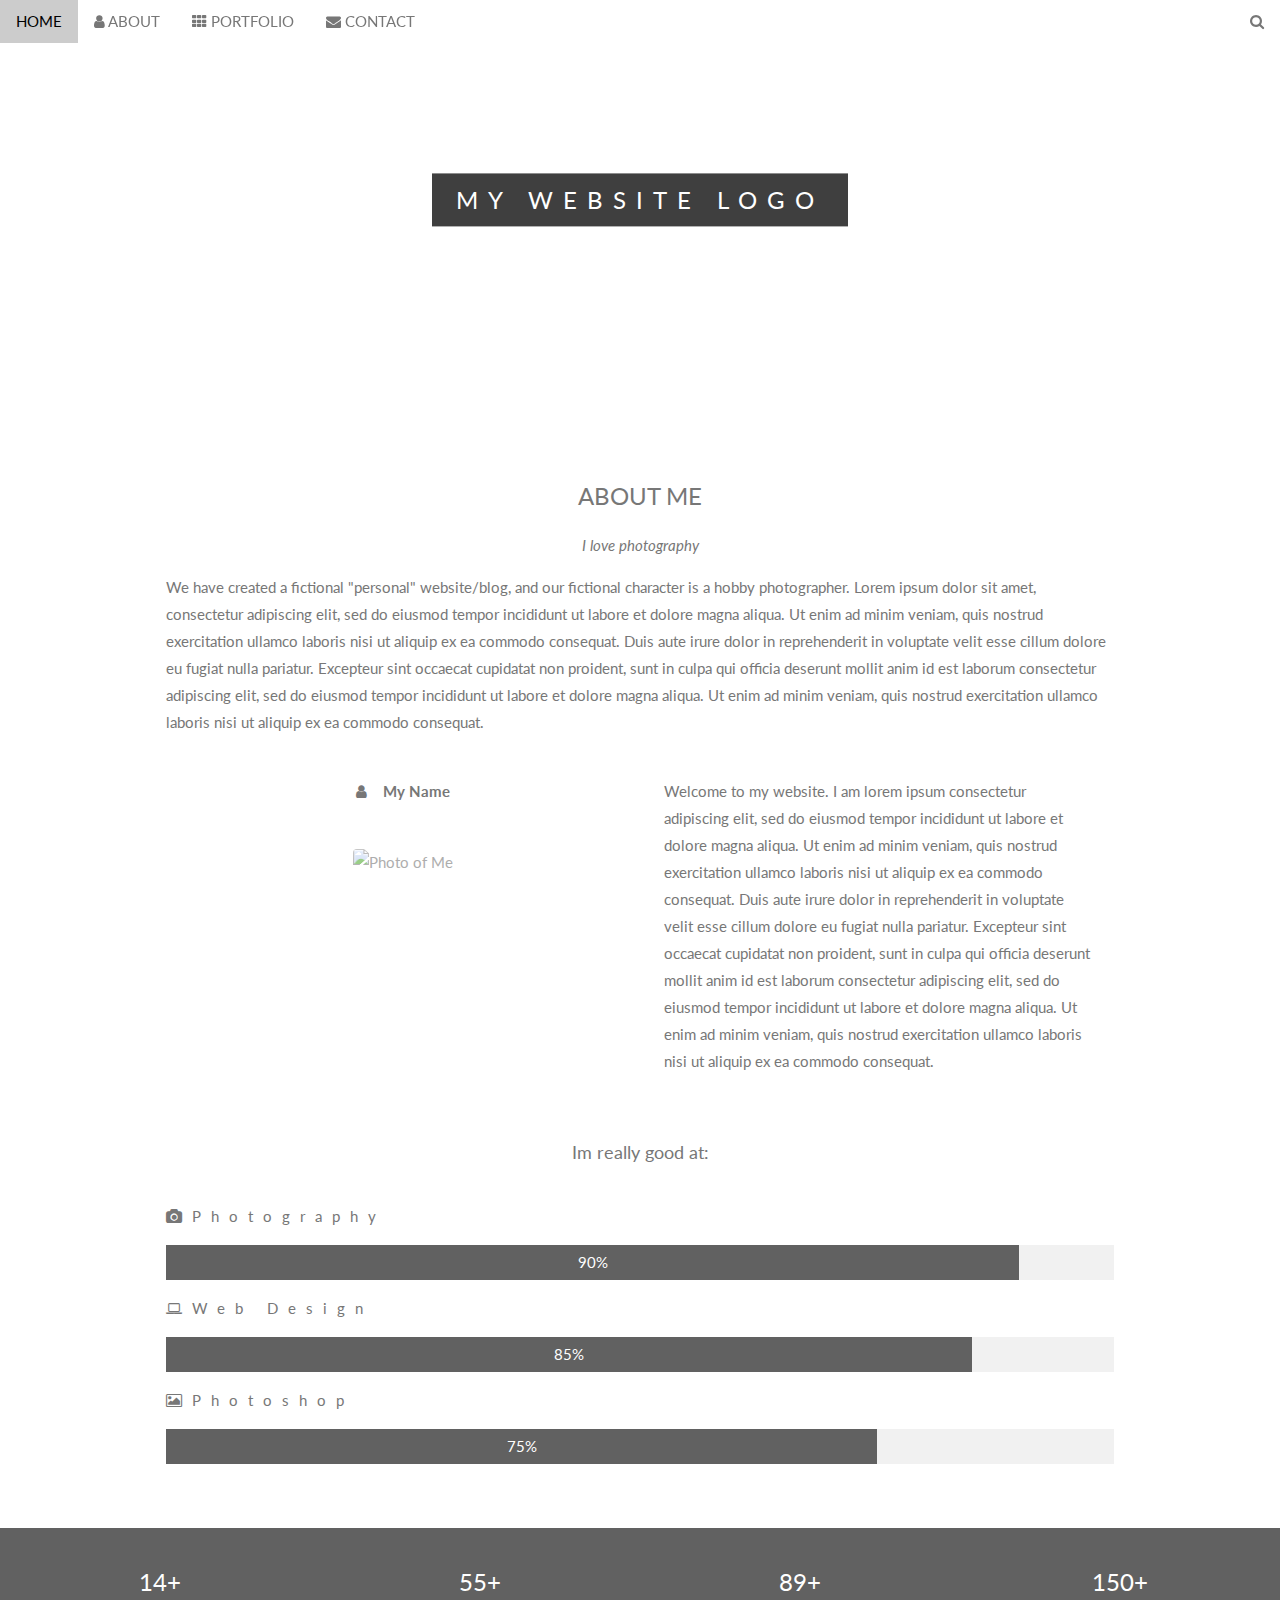
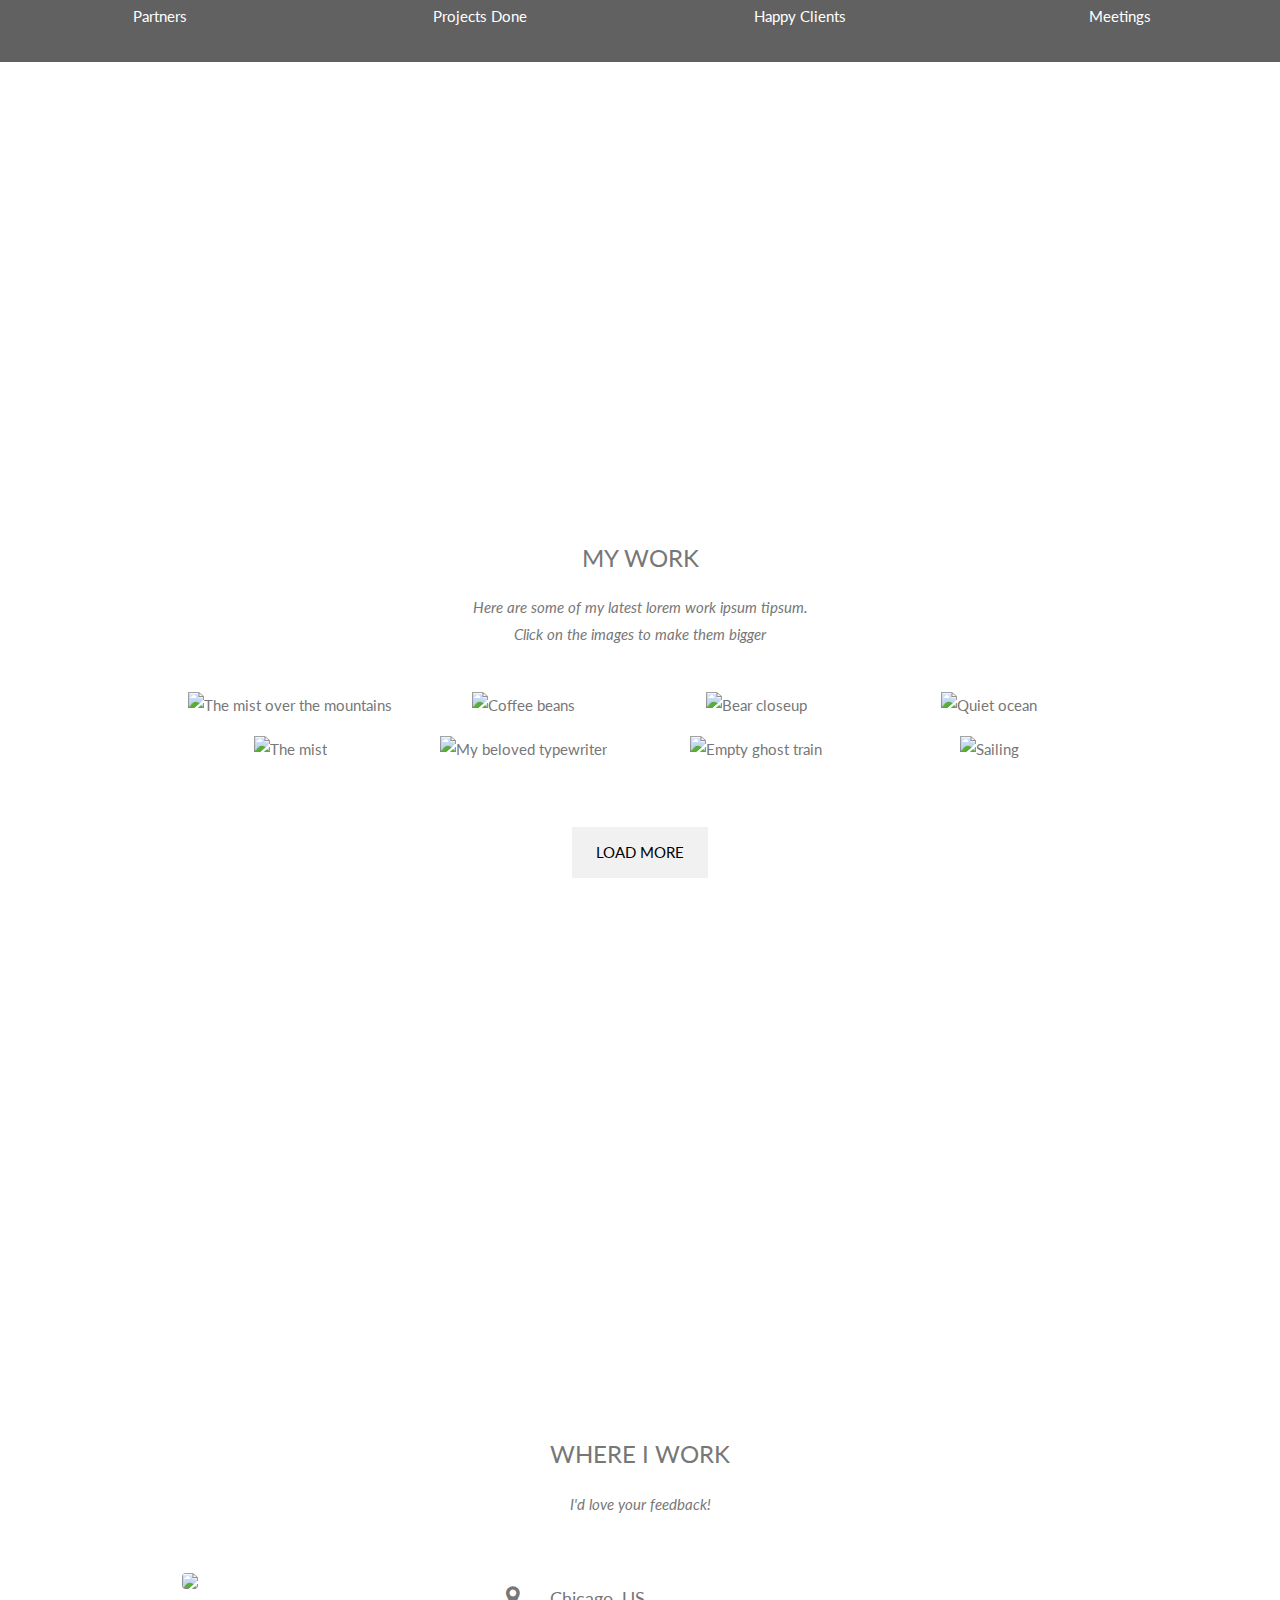
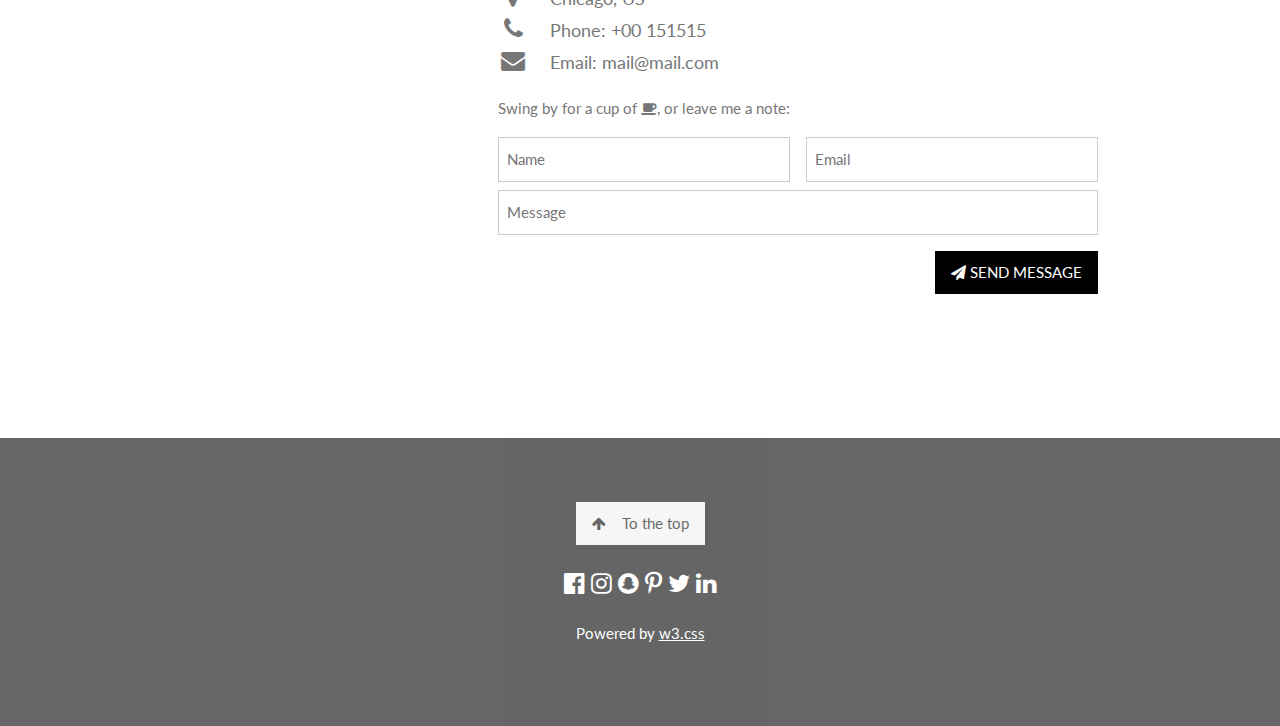
==== index.html @ fa6fc385 "Update index.html" ====
<!DOCTYPE html>
<html>
<title>W3.CSS Template</title>
<meta charset="UTF-8">
<meta name="viewport" content="width=device-width, initial-scale=1">
<link rel="stylesheet" href="https://www.w3schools.com/w3css/4/w3.css">
<link rel="stylesheet" href="https://fonts.googleapis.com/css?family=Lato">
<link rel="stylesheet" href="https://cdnjs.cloudflare.com/ajax/libs/font-awesome/4.7.0/css/font-awesome.min.css">
<style>
body,h1,h2,h3,h4,h5,h6 {font-family: "Lato", sans-serif;}
body, html {
  height: 100%;
  color: #777;
  line-height: 1.8;
}

/* Create a Parallax Effect */
.bgimg-1, .bgimg-2, .bgimg-3 {
  background-attachment: fixed;
  background-position: center;
  background-repeat: no-repeat;
  background-size: cover;
}

/* First image (Logo. Full height) */
.bgimg-1 {
  background-image: url('/w3images/parallax1.jpg');
  min-height: 100%;
}

/* Second image (Portfolio) */
.bgimg-2 {
  background-image: url("/w3images/parallax2.jpg");
  min-height: 400px;
}

/* Third image (Contact) */
.bgimg-3 {
  background-image: url("/w3images/parallax3.jpg");
  min-height: 400px;
}

.w3-wide {letter-spacing: 10px;}
.w3-hover-opacity {cursor: pointer;}

/* Turn off parallax scrolling for tablets and phones */
@media only screen and (max-device-width: 1600px) {
  .bgimg-1, .bgimg-2, .bgimg-3 {
    background-attachment: scroll;
    min-height: 400px;
  }
}
</style>
<body>

<!-- Navbar (sit on top) -->
<div class="w3-top">
  <div class="w3-bar" id="myNavbar">
    <a class="w3-bar-item w3-button w3-hover-black w3-hide-medium w3-hide-large w3-right" href="javascript:void(0);" onclick="toggleFunction()" title="Toggle Navigation Menu">
      <i class="fa fa-bars"></i>
    </a>
    <a href="#home" class="w3-bar-item w3-button">HOME</a>
    <a href="#about" class="w3-bar-item w3-button w3-hide-small"><i class="fa fa-user"></i> ABOUT</a>
    <a href="#portfolio" class="w3-bar-item w3-button w3-hide-small"><i class="fa fa-th"></i> PORTFOLIO</a>
    <a href="#contact" class="w3-bar-item w3-button w3-hide-small"><i class="fa fa-envelope"></i> CONTACT</a>
    <a href="#" class="w3-bar-item w3-button w3-hide-small w3-right w3-hover-red">
      <i class="fa fa-search"></i>
    </a>
  </div>

  <!-- Navbar on small screens -->
  <div id="navDemo" class="w3-bar-block w3-white w3-hide w3-hide-large w3-hide-medium">
    <a href="#about" class="w3-bar-item w3-button" onclick="toggleFunction()">ABOUT</a>
    <a href="#portfolio" class="w3-bar-item w3-button" onclick="toggleFunction()">PORTFOLIO</a>
    <a href="#contact" class="w3-bar-item w3-button" onclick="toggleFunction()">CONTACT</a>
    <a href="#" class="w3-bar-item w3-button">SEARCH</a>
  </div>
</div>

<!-- First Parallax Image with Logo Text -->
<div class="bgimg-1 w3-display-container w3-opacity-min" id="home">
  <div class="w3-display-middle" style="white-space:nowrap;">
    <span class="w3-center w3-padding-large w3-black w3-xlarge w3-wide w3-animate-opacity">MY <span class="w3-hide-small">WEBSITE</span> LOGO</span>
  </div>
</div>

<!-- Container (About Section) -->
<div class="w3-content w3-container w3-padding-64" id="about">
  <h3 class="w3-center">ABOUT ME</h3>
  <p class="w3-center"><em>I love photography</em></p>
  <p>We have created a fictional "personal" website/blog, and our fictional character is a hobby photographer. Lorem ipsum dolor sit amet, consectetur adipiscing elit, sed do eiusmod tempor incididunt ut labore et dolore magna aliqua. Ut enim ad minim veniam,
    quis nostrud exercitation ullamco laboris nisi ut aliquip ex ea commodo consequat. Duis aute irure dolor in reprehenderit in voluptate velit esse cillum dolore eu fugiat nulla pariatur. Excepteur sint occaecat cupidatat non proident, sunt in culpa
    qui officia deserunt mollit anim id est laborum consectetur adipiscing elit, sed do eiusmod tempor incididunt ut labore et dolore magna aliqua. Ut enim ad minim veniam, quis nostrud exercitation ullamco laboris nisi ut aliquip ex ea commodo consequat.</p>
  <div class="w3-row">
    <div class="w3-col m6 w3-center w3-padding-large">
      <p><b><i class="fa fa-user w3-margin-right"></i>My Name</b></p><br>
      <img src="/w3images/avatar_hat.jpg" class="w3-round w3-image w3-opacity w3-hover-opacity-off" alt="Photo of Me" width="500" height="333">
    </div>

    <!-- Hide this text on small devices -->
    <div class="w3-col m6 w3-hide-small w3-padding-large">
      <p>Welcome to my website. I am lorem ipsum consectetur adipiscing elit, sed do eiusmod tempor incididunt ut labore et dolore magna aliqua. Ut enim ad minim veniam, quis nostrud exercitation ullamco laboris nisi ut aliquip ex ea commodo consequat. Duis aute irure
        dolor in reprehenderit in voluptate velit esse cillum dolore eu fugiat nulla pariatur. Excepteur sint occaecat cupidatat non proident, sunt in culpa qui officia deserunt mollit anim id est laborum consectetur adipiscing elit, sed do eiusmod tempor
        incididunt ut labore et dolore magna aliqua. Ut enim ad minim veniam, quis nostrud exercitation ullamco laboris nisi ut aliquip ex ea commodo consequat.</p>
    </div>
  </div>
  <p class="w3-large w3-center w3-padding-16">Im really good at:</p>
  <p class="w3-wide"><i class="fa fa-camera"></i>Photography</p>
  <div class="w3-light-grey">
    <div class="w3-container w3-padding-small w3-dark-grey w3-center" style="width:90%">90%</div>
  </div>
  <p class="w3-wide"><i class="fa fa-laptop"></i>Web Design</p>
  <div class="w3-light-grey">
    <div class="w3-container w3-padding-small w3-dark-grey w3-center" style="width:85%">85%</div>
  </div>
  <p class="w3-wide"><i class="fa fa-photo"></i>Photoshop</p>
  <div class="w3-light-grey">
    <div class="w3-container w3-padding-small w3-dark-grey w3-center" style="width:75%">75%</div>
  </div>
</div>

<div class="w3-row w3-center w3-dark-grey w3-padding-16">
  <div class="w3-quarter w3-section">
    <span class="w3-xlarge">14+</span><br>
    Partners
  </div>
  <div class="w3-quarter w3-section">
    <span class="w3-xlarge">55+</span><br>
    Projects Done
  </div>
  <div class="w3-quarter w3-section">
    <span class="w3-xlarge">89+</span><br>
    Happy Clients
  </div>
  <div class="w3-quarter w3-section">
    <span class="w3-xlarge">150+</span><br>
    Meetings
  </div>
</div>

<!-- Second Parallax Image with Portfolio Text -->
<div class="bgimg-2 w3-display-container w3-opacity-min">
  <div class="w3-display-middle">
    <span class="w3-xxlarge w3-text-white w3-wide">PORTFOLIO</span>
  </div>
</div>

<!-- Container (Portfolio Section) -->
<div class="w3-content w3-container w3-padding-64" id="portfolio">
  <h3 class="w3-center">MY WORK</h3>
  <p class="w3-center"><em>Here are some of my latest lorem work ipsum tipsum.<br> Click on the images to make them bigger</em></p><br>

  <!-- Responsive Grid. Four columns on tablets, laptops and desktops. Will stack on mobile devices/small screens (100% width) -->
  <div class="w3-row-padding w3-center">
    <div class="w3-col m3">
      <img src="/w3images/p1.jpg" style="width:100%" onclick="onClick(this)" class="w3-hover-opacity" alt="The mist over the mountains">
    </div>

    <div class="w3-col m3">
      <img src="/w3images/p2.jpg" style="width:100%" onclick="onClick(this)" class="w3-hover-opacity" alt="Coffee beans">
    </div>

    <div class="w3-col m3">
      <img src="/w3images/p3.jpg" style="width:100%" onclick="onClick(this)" class="w3-hover-opacity" alt="Bear closeup">
    </div>

    <div class="w3-col m3">
      <img src="/w3images/p4.jpg" style="width:100%" onclick="onClick(this)" class="w3-hover-opacity" alt="Quiet ocean">
    </div>
  </div>

  <div class="w3-row-padding w3-center w3-section">
    <div class="w3-col m3">
      <img src="/w3images/p5.jpg" style="width:100%" onclick="onClick(this)" class="w3-hover-opacity" alt="The mist">
    </div>

    <div class="w3-col m3">
      <img src="/w3images/p6.jpg" style="width:100%" onclick="onClick(this)" class="w3-hover-opacity" alt="My beloved typewriter">
    </div>

    <div class="w3-col m3">
      <img src="/w3images/p7.jpg" style="width:100%" onclick="onClick(this)" class="w3-hover-opacity" alt="Empty ghost train">
    </div>

    <div class="w3-col m3">
      <img src="/w3images/p8.jpg" style="width:100%" onclick="onClick(this)" class="w3-hover-opacity" alt="Sailing">
    </div>
    <button class="w3-button w3-padding-large w3-light-grey" style="margin-top:64px">LOAD MORE</button>
  </div>
</div>

<!-- Modal for full size images on click-->
<div id="modal01" class="w3-modal w3-black" onclick="this.style.display='none'">
  <span class="w3-button w3-large w3-black w3-display-topright" title="Close Modal Image"><i class="fa fa-remove"></i></span>
  <div class="w3-modal-content w3-animate-zoom w3-center w3-transparent w3-padding-64">
    <img id="img01" class="w3-image">
    <p id="caption" class="w3-opacity w3-large"></p>
  </div>
</div>

<!-- Third Parallax Image with Portfolio Text -->
<div class="bgimg-3 w3-display-container w3-opacity-min">
  <div class="w3-display-middle">
     <span class="w3-xxlarge w3-text-white w3-wide">CONTACT</span>
  </div>
</div>

<!-- Container (Contact Section) -->
<div class="w3-content w3-container w3-padding-64" id="contact">
  <h3 class="w3-center">WHERE I WORK</h3>
  <p class="w3-center"><em>I'd love your feedback!</em></p>

  <div class="w3-row w3-padding-32 w3-section">
    <div class="w3-col m4 w3-container">
      <img src="/w3images/map.jpg" class="w3-image w3-round" style="width:100%">
    </div>
    <div class="w3-col m8 w3-panel">
      <div class="w3-large w3-margin-bottom">
        <i class="fa fa-map-marker fa-fw w3-hover-text-black w3-xlarge w3-margin-right"></i> Chicago, US<br>
        <i class="fa fa-phone fa-fw w3-hover-text-black w3-xlarge w3-margin-right"></i> Phone: +00 151515<br>
        <i class="fa fa-envelope fa-fw w3-hover-text-black w3-xlarge w3-margin-right"></i> Email: mail@mail.com<br>
      </div>
      <p>Swing by for a cup of <i class="fa fa-coffee"></i>, or leave me a note:</p>
      <form action="/action_page.php" target="_blank">
        <div class="w3-row-padding" style="margin:0 -16px 8px -16px">
          <div class="w3-half">
            <input class="w3-input w3-border" type="text" placeholder="Name" required name="Name">
          </div>
          <div class="w3-half">
            <input class="w3-input w3-border" type="text" placeholder="Email" required name="Email">
          </div>
        </div>
        <input class="w3-input w3-border" type="text" placeholder="Message" required name="Message">
        <button class="w3-button w3-black w3-right w3-section" type="submit">
          <i class="fa fa-paper-plane"></i> SEND MESSAGE
        </button>
      </form>
    </div>
  </div>
</div>

<!-- Footer -->
<footer class="w3-center w3-black w3-padding-64 w3-opacity w3-hover-opacity-off">
  <a href="#home" class="w3-button w3-light-grey"><i class="fa fa-arrow-up w3-margin-right"></i>To the top</a>
  <div class="w3-xlarge w3-section">
    <i class="fa fa-facebook-official w3-hover-opacity"></i>
    <i class="fa fa-instagram w3-hover-opacity"></i>
    <i class="fa fa-snapchat w3-hover-opacity"></i>
    <i class="fa fa-pinterest-p w3-hover-opacity"></i>
    <i class="fa fa-twitter w3-hover-opacity"></i>
    <i class="fa fa-linkedin w3-hover-opacity"></i>
  </div>
  <p>Powered by <a href="https://www.w3schools.com/w3css/default.asp" title="W3.CSS" target="_blank" class="w3-hover-text-green">w3.css</a></p>
</footer>
 
<script>
// Modal Image Gallery
function onClick(element) {
  document.getElementById("img01").src = element.src;
  document.getElementById("modal01").style.display = "block";
  var captionText = document.getElementById("caption");
  captionText.innerHTML = element.alt;
}

// Change style of navbar on scroll
window.onscroll = function() {myFunction()};
function myFunction() {
    var navbar = document.getElementById("myNavbar");
    if (document.body.scrollTop > 100 || document.documentElement.scrollTop > 100) {
        navbar.className = "w3-bar" + " w3-card" + " w3-animate-top" + " w3-white";
    } else {
        navbar.className = navbar.className.replace(" w3-card w3-animate-top w3-white", "");
    }
}

// Used to toggle the menu on small screens when clicking on the menu button
function toggleFunction() {
    var x = document.getElementById("navDemo");
    if (x.className.indexOf("w3-show") == -1) {
        x.className += " w3-show";
    } else {
        x.className = x.className.replace(" w3-show", "");
    }
}
</script>

</body>
</html>
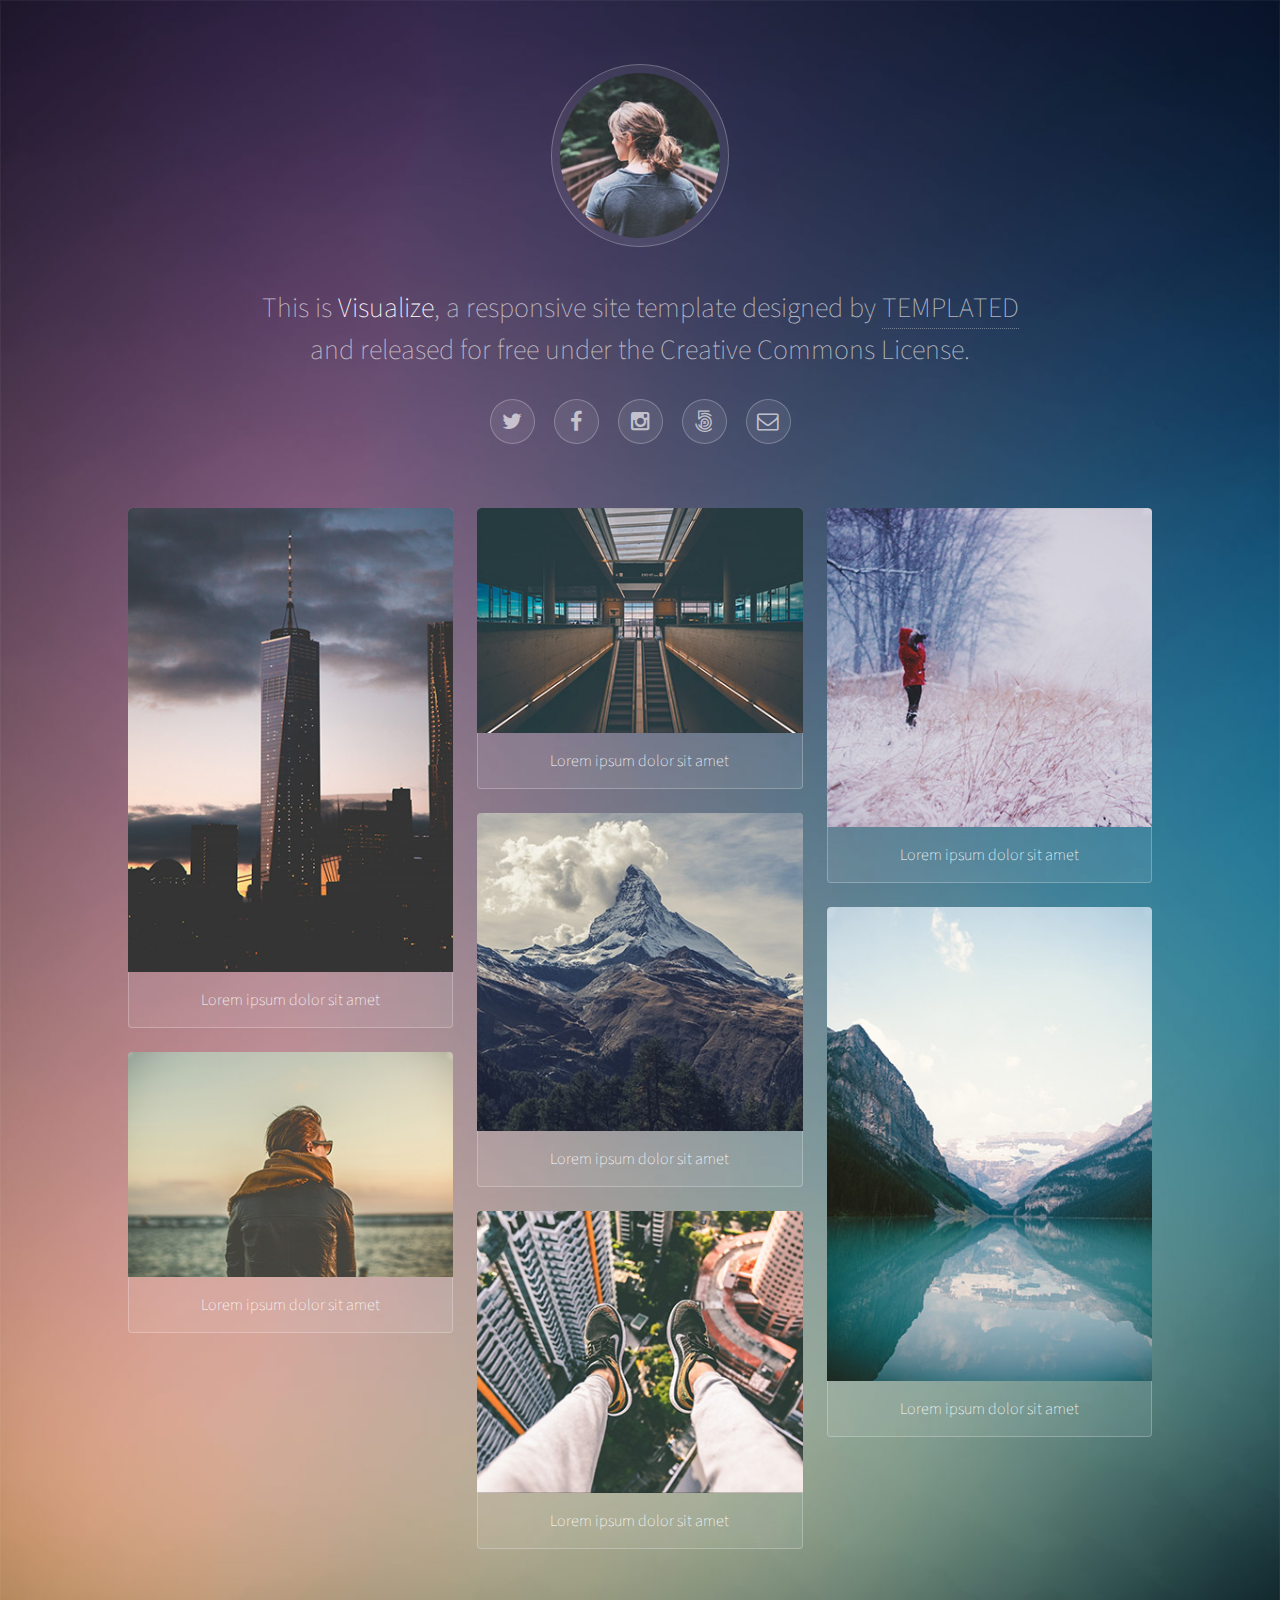
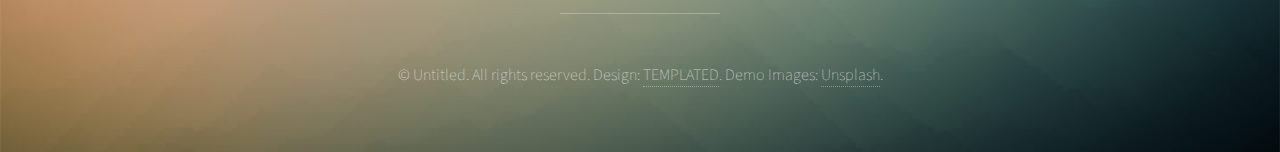
==== commit 26dc1b9b: "Add files via upload" ====
--- a/index.html
+++ b/index.html
@@ -1,288 +1,90 @@
-<!DOCTYPE html>
-<html>
-<title>W3.CSS Template</title>
-<meta charset="UTF-8">
-<meta name="viewport" content="width=device-width, initial-scale=1">
-<link rel="stylesheet" href="https://www.w3schools.com/w3css/4/w3.css">
-<link rel="stylesheet" href="https://fonts.googleapis.com/css?family=Lato">
-<link rel="stylesheet" href="https://cdnjs.cloudflare.com/ajax/libs/font-awesome/4.7.0/css/font-awesome.min.css">
-<style>
-body,h1,h2,h3,h4,h5,h6 {font-family: "Lato", sans-serif;}
-body, html {
-  height: 100%;
-  color: #777;
-  line-height: 1.8;
-}
-
-/* Create a Parallax Effect */
-.bgimg-1, .bgimg-2, .bgimg-3 {
-  background-attachment: fixed;
-  background-position: center;
-  background-repeat: no-repeat;
-  background-size: cover;
-}
-
-/* First image (Logo. Full height) */
-.bgimg-1 {
-  background-image: url('/w3images/parallax1.jpg');
-  min-height: 100%;
-}
-
-/* Second image (Portfolio) */
-.bgimg-2 {
-  background-image: url("/w3images/parallax2.jpg");
-  min-height: 400px;
-}
-
-/* Third image (Contact) */
-.bgimg-3 {
-  background-image: url("/w3images/parallax3.jpg");
-  min-height: 400px;
-}
-
-.w3-wide {letter-spacing: 10px;}
-.w3-hover-opacity {cursor: pointer;}
-
-/* Turn off parallax scrolling for tablets and phones */
-@media only screen and (max-device-width: 1600px) {
-  .bgimg-1, .bgimg-2, .bgimg-3 {
-    background-attachment: scroll;
-    min-height: 400px;
-  }
-}
-</style>
-<body>
-
-<!-- Navbar (sit on top) -->
-<div class="w3-top">
-  <div class="w3-bar" id="myNavbar">
-    <a class="w3-bar-item w3-button w3-hover-black w3-hide-medium w3-hide-large w3-right" href="javascript:void(0);" onclick="toggleFunction()" title="Toggle Navigation Menu">
-      <i class="fa fa-bars"></i>
-    </a>
-    <a href="#home" class="w3-bar-item w3-button">HOME</a>
-    <a href="#about" class="w3-bar-item w3-button w3-hide-small"><i class="fa fa-user"></i> ABOUT</a>
-    <a href="#portfolio" class="w3-bar-item w3-button w3-hide-small"><i class="fa fa-th"></i> PORTFOLIO</a>
-    <a href="#contact" class="w3-bar-item w3-button w3-hide-small"><i class="fa fa-envelope"></i> CONTACT</a>
-    <a href="#" class="w3-bar-item w3-button w3-hide-small w3-right w3-hover-red">
-      <i class="fa fa-search"></i>
-    </a>
-  </div>
-
-  <!-- Navbar on small screens -->
-  <div id="navDemo" class="w3-bar-block w3-white w3-hide w3-hide-large w3-hide-medium">
-    <a href="#about" class="w3-bar-item w3-button" onclick="toggleFunction()">ABOUT</a>
-    <a href="#portfolio" class="w3-bar-item w3-button" onclick="toggleFunction()">PORTFOLIO</a>
-    <a href="#contact" class="w3-bar-item w3-button" onclick="toggleFunction()">CONTACT</a>
-    <a href="#" class="w3-bar-item w3-button">SEARCH</a>
-  </div>
-</div>
-
-<!-- First Parallax Image with Logo Text -->
-<div class="bgimg-1 w3-display-container w3-opacity-min" id="home">
-  <div class="w3-display-middle" style="white-space:nowrap;">
-    <span class="w3-center w3-padding-large w3-black w3-xlarge w3-wide w3-animate-opacity">MY <span class="w3-hide-small">WEBSITE</span> LOGO</span>
-  </div>
-</div>
-
-<!-- Container (About Section) -->
-<div class="w3-content w3-container w3-padding-64" id="about">
-  <h3 class="w3-center">ABOUT ME</h3>
-  <p class="w3-center"><em>I love photography</em></p>
-  <p>We have created a fictional "personal" website/blog, and our fictional character is a hobby photographer. Lorem ipsum dolor sit amet, consectetur adipiscing elit, sed do eiusmod tempor incididunt ut labore et dolore magna aliqua. Ut enim ad minim veniam,
-    quis nostrud exercitation ullamco laboris nisi ut aliquip ex ea commodo consequat. Duis aute irure dolor in reprehenderit in voluptate velit esse cillum dolore eu fugiat nulla pariatur. Excepteur sint occaecat cupidatat non proident, sunt in culpa
-    qui officia deserunt mollit anim id est laborum consectetur adipiscing elit, sed do eiusmod tempor incididunt ut labore et dolore magna aliqua. Ut enim ad minim veniam, quis nostrud exercitation ullamco laboris nisi ut aliquip ex ea commodo consequat.</p>
-  <div class="w3-row">
-    <div class="w3-col m6 w3-center w3-padding-large">
-      <p><b><i class="fa fa-user w3-margin-right"></i>My Name</b></p><br>
-      <img src="/w3images/avatar_hat.jpg" class="w3-round w3-image w3-opacity w3-hover-opacity-off" alt="Photo of Me" width="500" height="333">
-    </div>
-
-    <!-- Hide this text on small devices -->
-    <div class="w3-col m6 w3-hide-small w3-padding-large">
-      <p>Welcome to my website. I am lorem ipsum consectetur adipiscing elit, sed do eiusmod tempor incididunt ut labore et dolore magna aliqua. Ut enim ad minim veniam, quis nostrud exercitation ullamco laboris nisi ut aliquip ex ea commodo consequat. Duis aute irure
-        dolor in reprehenderit in voluptate velit esse cillum dolore eu fugiat nulla pariatur. Excepteur sint occaecat cupidatat non proident, sunt in culpa qui officia deserunt mollit anim id est laborum consectetur adipiscing elit, sed do eiusmod tempor
-        incididunt ut labore et dolore magna aliqua. Ut enim ad minim veniam, quis nostrud exercitation ullamco laboris nisi ut aliquip ex ea commodo consequat.</p>
-    </div>
-  </div>
-  <p class="w3-large w3-center w3-padding-16">Im really good at:</p>
-  <p class="w3-wide"><i class="fa fa-camera"></i>Photography</p>
-  <div class="w3-light-grey">
-    <div class="w3-container w3-padding-small w3-dark-grey w3-center" style="width:90%">90%</div>
-  </div>
-  <p class="w3-wide"><i class="fa fa-laptop"></i>Web Design</p>
-  <div class="w3-light-grey">
-    <div class="w3-container w3-padding-small w3-dark-grey w3-center" style="width:85%">85%</div>
-  </div>
-  <p class="w3-wide"><i class="fa fa-photo"></i>Photoshop</p>
-  <div class="w3-light-grey">
-    <div class="w3-container w3-padding-small w3-dark-grey w3-center" style="width:75%">75%</div>
-  </div>
-</div>
-
-<div class="w3-row w3-center w3-dark-grey w3-padding-16">
-  <div class="w3-quarter w3-section">
-    <span class="w3-xlarge">14+</span><br>
-    Partners
-  </div>
-  <div class="w3-quarter w3-section">
-    <span class="w3-xlarge">55+</span><br>
-    Projects Done
-  </div>
-  <div class="w3-quarter w3-section">
-    <span class="w3-xlarge">89+</span><br>
-    Happy Clients
-  </div>
-  <div class="w3-quarter w3-section">
-    <span class="w3-xlarge">150+</span><br>
-    Meetings
-  </div>
-</div>
-
-<!-- Second Parallax Image with Portfolio Text -->
-<div class="bgimg-2 w3-display-container w3-opacity-min">
-  <div class="w3-display-middle">
-    <span class="w3-xxlarge w3-text-white w3-wide">PORTFOLIO</span>
-  </div>
-</div>
-
-<!-- Container (Portfolio Section) -->
-<div class="w3-content w3-container w3-padding-64" id="portfolio">
-  <h3 class="w3-center">MY WORK</h3>
-  <p class="w3-center"><em>Here are some of my latest lorem work ipsum tipsum.<br> Click on the images to make them bigger</em></p><br>
-
-  <!-- Responsive Grid. Four columns on tablets, laptops and desktops. Will stack on mobile devices/small screens (100% width) -->
-  <div class="w3-row-padding w3-center">
-    <div class="w3-col m3">
-      <img src="/w3images/p1.jpg" style="width:100%" onclick="onClick(this)" class="w3-hover-opacity" alt="The mist over the mountains">
-    </div>
-
-    <div class="w3-col m3">
-      <img src="/w3images/p2.jpg" style="width:100%" onclick="onClick(this)" class="w3-hover-opacity" alt="Coffee beans">
-    </div>
-
-    <div class="w3-col m3">
-      <img src="/w3images/p3.jpg" style="width:100%" onclick="onClick(this)" class="w3-hover-opacity" alt="Bear closeup">
-    </div>
-
-    <div class="w3-col m3">
-      <img src="/w3images/p4.jpg" style="width:100%" onclick="onClick(this)" class="w3-hover-opacity" alt="Quiet ocean">
-    </div>
-  </div>
-
-  <div class="w3-row-padding w3-center w3-section">
-    <div class="w3-col m3">
-      <img src="/w3images/p5.jpg" style="width:100%" onclick="onClick(this)" class="w3-hover-opacity" alt="The mist">
-    </div>
-
-    <div class="w3-col m3">
-      <img src="/w3images/p6.jpg" style="width:100%" onclick="onClick(this)" class="w3-hover-opacity" alt="My beloved typewriter">
-    </div>
-
-    <div class="w3-col m3">
-      <img src="/w3images/p7.jpg" style="width:100%" onclick="onClick(this)" class="w3-hover-opacity" alt="Empty ghost train">
-    </div>
-
-    <div class="w3-col m3">
-      <img src="/w3images/p8.jpg" style="width:100%" onclick="onClick(this)" class="w3-hover-opacity" alt="Sailing">
-    </div>
-    <button class="w3-button w3-padding-large w3-light-grey" style="margin-top:64px">LOAD MORE</button>
-  </div>
-</div>
-
-<!-- Modal for full size images on click-->
-<div id="modal01" class="w3-modal w3-black" onclick="this.style.display='none'">
-  <span class="w3-button w3-large w3-black w3-display-topright" title="Close Modal Image"><i class="fa fa-remove"></i></span>
-  <div class="w3-modal-content w3-animate-zoom w3-center w3-transparent w3-padding-64">
-    <img id="img01" class="w3-image">
-    <p id="caption" class="w3-opacity w3-large"></p>
-  </div>
-</div>
-
-<!-- Third Parallax Image with Portfolio Text -->
-<div class="bgimg-3 w3-display-container w3-opacity-min">
-  <div class="w3-display-middle">
-     <span class="w3-xxlarge w3-text-white w3-wide">CONTACT</span>
-  </div>
-</div>
-
-<!-- Container (Contact Section) -->
-<div class="w3-content w3-container w3-padding-64" id="contact">
-  <h3 class="w3-center">WHERE I WORK</h3>
-  <p class="w3-center"><em>I'd love your feedback!</em></p>
-
-  <div class="w3-row w3-padding-32 w3-section">
-    <div class="w3-col m4 w3-container">
-      <img src="/w3images/map.jpg" class="w3-image w3-round" style="width:100%">
-    </div>
-    <div class="w3-col m8 w3-panel">
-      <div class="w3-large w3-margin-bottom">
-        <i class="fa fa-map-marker fa-fw w3-hover-text-black w3-xlarge w3-margin-right"></i> Chicago, US<br>
-        <i class="fa fa-phone fa-fw w3-hover-text-black w3-xlarge w3-margin-right"></i> Phone: +00 151515<br>
-        <i class="fa fa-envelope fa-fw w3-hover-text-black w3-xlarge w3-margin-right"></i> Email: mail@mail.com<br>
-      </div>
-      <p>Swing by for a cup of <i class="fa fa-coffee"></i>, or leave me a note:</p>
-      <form action="/action_page.php" target="_blank">
-        <div class="w3-row-padding" style="margin:0 -16px 8px -16px">
-          <div class="w3-half">
-            <input class="w3-input w3-border" type="text" placeholder="Name" required name="Name">
-          </div>
-          <div class="w3-half">
-            <input class="w3-input w3-border" type="text" placeholder="Email" required name="Email">
-          </div>
-        </div>
-        <input class="w3-input w3-border" type="text" placeholder="Message" required name="Message">
-        <button class="w3-button w3-black w3-right w3-section" type="submit">
-          <i class="fa fa-paper-plane"></i> SEND MESSAGE
-        </button>
-      </form>
-    </div>
-  </div>
-</div>
-
-<!-- Footer -->
-<footer class="w3-center w3-black w3-padding-64 w3-opacity w3-hover-opacity-off">
-  <a href="#home" class="w3-button w3-light-grey"><i class="fa fa-arrow-up w3-margin-right"></i>To the top</a>
-  <div class="w3-xlarge w3-section">
-    <i class="fa fa-facebook-official w3-hover-opacity"></i>
-    <i class="fa fa-instagram w3-hover-opacity"></i>
-    <i class="fa fa-snapchat w3-hover-opacity"></i>
-    <i class="fa fa-pinterest-p w3-hover-opacity"></i>
-    <i class="fa fa-twitter w3-hover-opacity"></i>
-    <i class="fa fa-linkedin w3-hover-opacity"></i>
-  </div>
-  <p>Powered by <a href="https://www.w3schools.com/w3css/default.asp" title="W3.CSS" target="_blank" class="w3-hover-text-green">w3.css</a></p>
-</footer>
- 
-<script>
-// Modal Image Gallery
-function onClick(element) {
-  document.getElementById("img01").src = element.src;
-  document.getElementById("modal01").style.display = "block";
-  var captionText = document.getElementById("caption");
-  captionText.innerHTML = element.alt;
-}
-
-// Change style of navbar on scroll
-window.onscroll = function() {myFunction()};
-function myFunction() {
-    var navbar = document.getElementById("myNavbar");
-    if (document.body.scrollTop > 100 || document.documentElement.scrollTop > 100) {
-        navbar.className = "w3-bar" + " w3-card" + " w3-animate-top" + " w3-white";
-    } else {
-        navbar.className = navbar.className.replace(" w3-card w3-animate-top w3-white", "");
-    }
-}
-
-// Used to toggle the menu on small screens when clicking on the menu button
-function toggleFunction() {
-    var x = document.getElementById("navDemo");
-    if (x.className.indexOf("w3-show") == -1) {
-        x.className += " w3-show";
-    } else {
-        x.className = x.className.replace(" w3-show", "");
-    }
-}
-</script>
-
-</body>
-</html>
+<!DOCTYPE HTML>
+<!--
+	Visualize by TEMPLATED
+	templated.co @templatedco
+	Released for free under the Creative Commons Attribution 3.0 license (templated.co/license)
+-->
+<html>
+	<head>
+		<title>Visualize by TEMPLATED</title>
+		<meta charset="utf-8" />
+		<meta name="viewport" content="width=device-width, initial-scale=1" />
+		<link rel="stylesheet" href="assets/css/main.css" />
+	</head>
+	<body>
+
+		<!-- Wrapper -->
+			<div id="wrapper">
+
+				<!-- Header -->
+					<header id="header">
+						<span class="avatar"><img src="images/avatar.jpg" alt="" /></span>
+						<h1>This is <strong>Visualize</strong>, a responsive site template designed by <a href="http://templated.co">TEMPLATED</a><br />
+						and released for free under the Creative Commons License.</h1>
+						<ul class="icons">
+							<li><a href="#" class="icon style2 fa-twitter"><span class="label">Twitter</span></a></li>
+							<li><a href="#" class="icon style2 fa-facebook"><span class="label">Facebook</span></a></li>
+							<li><a href="#" class="icon style2 fa-instagram"><span class="label">Instagram</span></a></li>
+							<li><a href="#" class="icon style2 fa-500px"><span class="label">500px</span></a></li>
+							<li><a href="#" class="icon style2 fa-envelope-o"><span class="label">Email</span></a></li>
+						</ul>
+					</header>
+
+				<!-- Main -->
+					<section id="main">
+
+						<!-- Thumbnails -->
+							<section class="thumbnails">
+								<div>
+									<a href="images/fulls/01.jpg">
+										<img src="images/thumbs/01.jpg" alt="" />
+										<h3>Lorem ipsum dolor sit amet</h3>
+									</a>
+									<a href="images/fulls/02.jpg">
+										<img src="images/thumbs/02.jpg" alt="" />
+										<h3>Lorem ipsum dolor sit amet</h3>
+									</a>
+								</div>
+								<div>
+									<a href="images/fulls/03.jpg">
+										<img src="images/thumbs/03.jpg" alt="" />
+										<h3>Lorem ipsum dolor sit amet</h3>
+									</a>
+									<a href="images/fulls/04.jpg">
+										<img src="images/thumbs/04.jpg" alt="" />
+										<h3>Lorem ipsum dolor sit amet</h3>
+									</a>
+									<a href="images/fulls/05.jpg">
+										<img src="images/thumbs/05.jpg" alt="" />
+										<h3>Lorem ipsum dolor sit amet</h3>
+									</a>
+								</div>
+								<div>
+									<a href="images/fulls/06.jpg">
+										<img src="images/thumbs/06.jpg" alt="" />
+										<h3>Lorem ipsum dolor sit amet</h3>
+									</a>
+									<a href="images/fulls/07.jpg">
+										<img src="images/thumbs/07.jpg" alt="" />
+										<h3>Lorem ipsum dolor sit amet</h3>
+									</a>
+								</div>
+							</section>
+
+					</section>
+
+				<!-- Footer -->
+					<footer id="footer">
+						<p>&copy; Untitled. All rights reserved. Design: <a href="http://templated.co">TEMPLATED</a>. Demo Images: <a href="http://unsplash.com">Unsplash</a>.</p>
+					</footer>
+
+			</div>
+
+		<!-- Scripts -->
+			<script src="assets/js/jquery.min.js"></script>
+			<script src="assets/js/jquery.poptrox.min.js"></script>
+			<script src="assets/js/skel.min.js"></script>
+			<script src="assets/js/main.js"></script>
+
+	</body>
+</html>--- a/assets/css/main.css
+++ b/assets/css/main.css
@@ -0,0 +1,2638 @@
+@charset "UTF-8";
+@import url(font-awesome.min.css);
+@import url("http://fonts.googleapis.com/css?family=Source+Sans+Pro:200");
+
+/*
+	Visualize by TEMPLATED
+	templated.co @templatedco
+	Released for free under the Creative Commons Attribution 3.0 license (templated.co/license)
+*/
+
+/* Reset */
+
+	html, body, div, span, applet, object, iframe, h1, h2, h3, h4, h5, h6, p, blockquote, pre, a, abbr, acronym, address, big, cite, code, del, dfn, em, img, ins, kbd, q, s, samp, small, strike, strong, sub, sup, tt, var, b, u, i, center, dl, dt, dd, ol, ul, li, fieldset, form, label, legend, table, caption, tbody, tfoot, thead, tr, th, td, article, aside, canvas, details, embed, figure, figcaption, footer, header, hgroup, menu, nav, output, ruby, section, summary, time, mark, audio, video {
+		margin: 0;
+		padding: 0;
+		border: 0;
+		font-size: 100%;
+		font: inherit;
+		vertical-align: baseline;
+	}
+
+	article, aside, details, figcaption, figure, footer, header, hgroup, menu, nav, section {
+		display: block;
+	}
+
+	body {
+		line-height: 1;
+	}
+
+	ol, ul {
+		list-style: none;
+	}
+
+	blockquote, q {
+		quotes: none;
+	}
+
+	blockquote:before, blockquote:after, q:before, q:after {
+		content: '';
+		content: none;
+	}
+
+	table {
+		border-collapse: collapse;
+		border-spacing: 0;
+	}
+
+	body {
+		-webkit-text-size-adjust: none;
+	}
+
+/* Box Model */
+
+	*, *:before, *:after {
+		-moz-box-sizing: border-box;
+		-webkit-box-sizing: border-box;
+		box-sizing: border-box;
+	}
+
+/* Grid */
+
+	.row {
+		border-bottom: solid 1px transparent;
+		-moz-box-sizing: border-box;
+		-webkit-box-sizing: border-box;
+		box-sizing: border-box;
+	}
+
+	.row > * {
+		float: left;
+		-moz-box-sizing: border-box;
+		-webkit-box-sizing: border-box;
+		box-sizing: border-box;
+	}
+
+	.row:after, .row:before {
+		content: '';
+		display: block;
+		clear: both;
+		height: 0;
+	}
+
+	.row.uniform > * > :first-child {
+		margin-top: 0;
+	}
+
+	.row.uniform > * > :last-child {
+		margin-bottom: 0;
+	}
+
+	.row.\30 \25 > * {
+		padding: 0 0 0 0em;
+	}
+
+	.row.\30 \25 {
+		margin: 0 0 -1px 0em;
+	}
+
+	.row.uniform.\30 \25 > * {
+		padding: 0em 0 0 0em;
+	}
+
+	.row.uniform.\30 \25 {
+		margin: 0em 0 -1px 0em;
+	}
+
+	.row > * {
+		padding: 0 0 0 2em;
+	}
+
+	.row {
+		margin: 0 0 -1px -2em;
+	}
+
+	.row.uniform > * {
+		padding: 2em 0 0 2em;
+	}
+
+	.row.uniform {
+		margin: -2em 0 -1px -2em;
+	}
+
+	.row.\32 00\25 > * {
+		padding: 0 0 0 4em;
+	}
+
+	.row.\32 00\25 {
+		margin: 0 0 -1px -4em;
+	}
+
+	.row.uniform.\32 00\25 > * {
+		padding: 4em 0 0 4em;
+	}
+
+	.row.uniform.\32 00\25 {
+		margin: -4em 0 -1px -4em;
+	}
+
+	.row.\31 50\25 > * {
+		padding: 0 0 0 3em;
+	}
+
+	.row.\31 50\25 {
+		margin: 0 0 -1px -3em;
+	}
+
+	.row.uniform.\31 50\25 > * {
+		padding: 3em 0 0 3em;
+	}
+
+	.row.uniform.\31 50\25 {
+		margin: -3em 0 -1px -3em;
+	}
+
+	.row.\35 0\25 > * {
+		padding: 0 0 0 1em;
+	}
+
+	.row.\35 0\25 {
+		margin: 0 0 -1px -1em;
+	}
+
+	.row.uniform.\35 0\25 > * {
+		padding: 1em 0 0 1em;
+	}
+
+	.row.uniform.\35 0\25 {
+		margin: -1em 0 -1px -1em;
+	}
+
+	.row.\32 5\25 > * {
+		padding: 0 0 0 0.5em;
+	}
+
+	.row.\32 5\25 {
+		margin: 0 0 -1px -0.5em;
+	}
+
+	.row.uniform.\32 5\25 > * {
+		padding: 0.5em 0 0 0.5em;
+	}
+
+	.row.uniform.\32 5\25 {
+		margin: -0.5em 0 -1px -0.5em;
+	}
+
+	.\31 2u, .\31 2u\24 {
+		width: 100%;
+		clear: none;
+		margin-left: 0;
+	}
+
+	.\31 1u, .\31 1u\24 {
+		width: 91.6666666667%;
+		clear: none;
+		margin-left: 0;
+	}
+
+	.\31 0u, .\31 0u\24 {
+		width: 83.3333333333%;
+		clear: none;
+		margin-left: 0;
+	}
+
+	.\39 u, .\39 u\24 {
+		width: 75%;
+		clear: none;
+		margin-left: 0;
+	}
+
+	.\38 u, .\38 u\24 {
+		width: 66.6666666667%;
+		clear: none;
+		margin-left: 0;
+	}
+
+	.\37 u, .\37 u\24 {
+		width: 58.3333333333%;
+		clear: none;
+		margin-left: 0;
+	}
+
+	.\36 u, .\36 u\24 {
+		width: 50%;
+		clear: none;
+		margin-left: 0;
+	}
+
+	.\35 u, .\35 u\24 {
+		width: 41.6666666667%;
+		clear: none;
+		margin-left: 0;
+	}
+
+	.\34 u, .\34 u\24 {
+		width: 33.3333333333%;
+		clear: none;
+		margin-left: 0;
+	}
+
+	.\33 u, .\33 u\24 {
+		width: 25%;
+		clear: none;
+		margin-left: 0;
+	}
+
+	.\32 u, .\32 u\24 {
+		width: 16.6666666667%;
+		clear: none;
+		margin-left: 0;
+	}
+
+	.\31 u, .\31 u\24 {
+		width: 8.3333333333%;
+		clear: none;
+		margin-left: 0;
+	}
+
+	.\31 2u\24 + *,
+	.\31 1u\24 + *,
+	.\31 0u\24 + *,
+	.\39 u\24 + *,
+	.\38 u\24 + *,
+	.\37 u\24 + *,
+	.\36 u\24 + *,
+	.\35 u\24 + *,
+	.\34 u\24 + *,
+	.\33 u\24 + *,
+	.\32 u\24 + *,
+	.\31 u\24 + * {
+		clear: left;
+	}
+
+	.\-11u {
+		margin-left: 91.66667%;
+	}
+
+	.\-10u {
+		margin-left: 83.33333%;
+	}
+
+	.\-9u {
+		margin-left: 75%;
+	}
+
+	.\-8u {
+		margin-left: 66.66667%;
+	}
+
+	.\-7u {
+		margin-left: 58.33333%;
+	}
+
+	.\-6u {
+		margin-left: 50%;
+	}
+
+	.\-5u {
+		margin-left: 41.66667%;
+	}
+
+	.\-4u {
+		margin-left: 33.33333%;
+	}
+
+	.\-3u {
+		margin-left: 25%;
+	}
+
+	.\-2u {
+		margin-left: 16.66667%;
+	}
+
+	.\-1u {
+		margin-left: 8.33333%;
+	}
+
+	@media screen and (max-width: 1680px) {
+
+		.row > * {
+			padding: 0 0 0 2em;
+		}
+
+		.row {
+			margin: 0 0 -1px -2em;
+		}
+
+		.row.uniform > * {
+			padding: 2em 0 0 2em;
+		}
+
+		.row.uniform {
+			margin: -2em 0 -1px -2em;
+		}
+
+		.row.\32 00\25 > * {
+			padding: 0 0 0 4em;
+		}
+
+		.row.\32 00\25 {
+			margin: 0 0 -1px -4em;
+		}
+
+		.row.uniform.\32 00\25 > * {
+			padding: 4em 0 0 4em;
+		}
+
+		.row.uniform.\32 00\25 {
+			margin: -4em 0 -1px -4em;
+		}
+
+		.row.\31 50\25 > * {
+			padding: 0 0 0 3em;
+		}
+
+		.row.\31 50\25 {
+			margin: 0 0 -1px -3em;
+		}
+
+		.row.uniform.\31 50\25 > * {
+			padding: 3em 0 0 3em;
+		}
+
+		.row.uniform.\31 50\25 {
+			margin: -3em 0 -1px -3em;
+		}
+
+		.row.\35 0\25 > * {
+			padding: 0 0 0 1em;
+		}
+
+		.row.\35 0\25 {
+			margin: 0 0 -1px -1em;
+		}
+
+		.row.uniform.\35 0\25 > * {
+			padding: 1em 0 0 1em;
+		}
+
+		.row.uniform.\35 0\25 {
+			margin: -1em 0 -1px -1em;
+		}
+
+		.row.\32 5\25 > * {
+			padding: 0 0 0 0.5em;
+		}
+
+		.row.\32 5\25 {
+			margin: 0 0 -1px -0.5em;
+		}
+
+		.row.uniform.\32 5\25 > * {
+			padding: 0.5em 0 0 0.5em;
+		}
+
+		.row.uniform.\32 5\25 {
+			margin: -0.5em 0 -1px -0.5em;
+		}
+
+		.\31 2u\28xlarge\29, .\31 2u\24\28xlarge\29 {
+			width: 100%;
+			clear: none;
+			margin-left: 0;
+		}
+
+		.\31 1u\28xlarge\29, .\31 1u\24\28xlarge\29 {
+			width: 91.6666666667%;
+			clear: none;
+			margin-left: 0;
+		}
+
+		.\31 0u\28xlarge\29, .\31 0u\24\28xlarge\29 {
+			width: 83.3333333333%;
+			clear: none;
+			margin-left: 0;
+		}
+
+		.\39 u\28xlarge\29, .\39 u\24\28xlarge\29 {
+			width: 75%;
+			clear: none;
+			margin-left: 0;
+		}
+
+		.\38 u\28xlarge\29, .\38 u\24\28xlarge\29 {
+			width: 66.6666666667%;
+			clear: none;
+			margin-left: 0;
+		}
+
+		.\37 u\28xlarge\29, .\37 u\24\28xlarge\29 {
+			width: 58.3333333333%;
+			clear: none;
+			margin-left: 0;
+		}
+
+		.\36 u\28xlarge\29, .\36 u\24\28xlarge\29 {
+			width: 50%;
+			clear: none;
+			margin-left: 0;
+		}
+
+		.\35 u\28xlarge\29, .\35 u\24\28xlarge\29 {
+			width: 41.6666666667%;
+			clear: none;
+			margin-left: 0;
+		}
+
+		.\34 u\28xlarge\29, .\34 u\24\28xlarge\29 {
+			width: 33.3333333333%;
+			clear: none;
+			margin-left: 0;
+		}
+
+		.\33 u\28xlarge\29, .\33 u\24\28xlarge\29 {
+			width: 25%;
+			clear: none;
+			margin-left: 0;
+		}
+
+		.\32 u\28xlarge\29, .\32 u\24\28xlarge\29 {
+			width: 16.6666666667%;
+			clear: none;
+			margin-left: 0;
+		}
+
+		.\31 u\28xlarge\29, .\31 u\24\28xlarge\29 {
+			width: 8.3333333333%;
+			clear: none;
+			margin-left: 0;
+		}
+
+		.\31 2u\24\28xlarge\29 + *,
+		.\31 1u\24\28xlarge\29 + *,
+		.\31 0u\24\28xlarge\29 + *,
+		.\39 u\24\28xlarge\29 + *,
+		.\38 u\24\28xlarge\29 + *,
+		.\37 u\24\28xlarge\29 + *,
+		.\36 u\24\28xlarge\29 + *,
+		.\35 u\24\28xlarge\29 + *,
+		.\34 u\24\28xlarge\29 + *,
+		.\33 u\24\28xlarge\29 + *,
+		.\32 u\24\28xlarge\29 + *,
+		.\31 u\24\28xlarge\29 + * {
+			clear: left;
+		}
+
+		.\-11u\28xlarge\29 {
+			margin-left: 91.66667%;
+		}
+
+		.\-10u\28xlarge\29 {
+			margin-left: 83.33333%;
+		}
+
+		.\-9u\28xlarge\29 {
+			margin-left: 75%;
+		}
+
+		.\-8u\28xlarge\29 {
+			margin-left: 66.66667%;
+		}
+
+		.\-7u\28xlarge\29 {
+			margin-left: 58.33333%;
+		}
+
+		.\-6u\28xlarge\29 {
+			margin-left: 50%;
+		}
+
+		.\-5u\28xlarge\29 {
+			margin-left: 41.66667%;
+		}
+
+		.\-4u\28xlarge\29 {
+			margin-left: 33.33333%;
+		}
+
+		.\-3u\28xlarge\29 {
+			margin-left: 25%;
+		}
+
+		.\-2u\28xlarge\29 {
+			margin-left: 16.66667%;
+		}
+
+		.\-1u\28xlarge\29 {
+			margin-left: 8.33333%;
+		}
+
+	}
+
+	@media screen and (max-width: 1280px) {
+
+		.row > * {
+			padding: 0 0 0 2em;
+		}
+
+		.row {
+			margin: 0 0 -1px -2em;
+		}
+
+		.row.uniform > * {
+			padding: 2em 0 0 2em;
+		}
+
+		.row.uniform {
+			margin: -2em 0 -1px -2em;
+		}
+
+		.row.\32 00\25 > * {
+			padding: 0 0 0 4em;
+		}
+
+		.row.\32 00\25 {
+			margin: 0 0 -1px -4em;
+		}
+
+		.row.uniform.\32 00\25 > * {
+			padding: 4em 0 0 4em;
+		}
+
+		.row.uniform.\32 00\25 {
+			margin: -4em 0 -1px -4em;
+		}
+
+		.row.\31 50\25 > * {
+			padding: 0 0 0 3em;
+		}
+
+		.row.\31 50\25 {
+			margin: 0 0 -1px -3em;
+		}
+
+		.row.uniform.\31 50\25 > * {
+			padding: 3em 0 0 3em;
+		}
+
+		.row.uniform.\31 50\25 {
+			margin: -3em 0 -1px -3em;
+		}
+
+		.row.\35 0\25 > * {
+			padding: 0 0 0 1em;
+		}
+
+		.row.\35 0\25 {
+			margin: 0 0 -1px -1em;
+		}
+
+		.row.uniform.\35 0\25 > * {
+			padding: 1em 0 0 1em;
+		}
+
+		.row.uniform.\35 0\25 {
+			margin: -1em 0 -1px -1em;
+		}
+
+		.row.\32 5\25 > * {
+			padding: 0 0 0 0.5em;
+		}
+
+		.row.\32 5\25 {
+			margin: 0 0 -1px -0.5em;
+		}
+
+		.row.uniform.\32 5\25 > * {
+			padding: 0.5em 0 0 0.5em;
+		}
+
+		.row.uniform.\32 5\25 {
+			margin: -0.5em 0 -1px -0.5em;
+		}
+
+		.\31 2u\28large\29, .\31 2u\24\28large\29 {
+			width: 100%;
+			clear: none;
+			margin-left: 0;
+		}
+
+		.\31 1u\28large\29, .\31 1u\24\28large\29 {
+			width: 91.6666666667%;
+			clear: none;
+			margin-left: 0;
+		}
+
+		.\31 0u\28large\29, .\31 0u\24\28large\29 {
+			width: 83.3333333333%;
+			clear: none;
+			margin-left: 0;
+		}
+
+		.\39 u\28large\29, .\39 u\24\28large\29 {
+			width: 75%;
+			clear: none;
+			margin-left: 0;
+		}
+
+		.\38 u\28large\29, .\38 u\24\28large\29 {
+			width: 66.6666666667%;
+			clear: none;
+			margin-left: 0;
+		}
+
+		.\37 u\28large\29, .\37 u\24\28large\29 {
+			width: 58.3333333333%;
+			clear: none;
+			margin-left: 0;
+		}
+
+		.\36 u\28large\29, .\36 u\24\28large\29 {
+			width: 50%;
+			clear: none;
+			margin-left: 0;
+		}
+
+		.\35 u\28large\29, .\35 u\24\28large\29 {
+			width: 41.6666666667%;
+			clear: none;
+			margin-left: 0;
+		}
+
+		.\34 u\28large\29, .\34 u\24\28large\29 {
+			width: 33.3333333333%;
+			clear: none;
+			margin-left: 0;
+		}
+
+		.\33 u\28large\29, .\33 u\24\28large\29 {
+			width: 25%;
+			clear: none;
+			margin-left: 0;
+		}
+
+		.\32 u\28large\29, .\32 u\24\28large\29 {
+			width: 16.6666666667%;
+			clear: none;
+			margin-left: 0;
+		}
+
+		.\31 u\28large\29, .\31 u\24\28large\29 {
+			width: 8.3333333333%;
+			clear: none;
+			margin-left: 0;
+		}
+
+		.\31 2u\24\28large\29 + *,
+		.\31 1u\24\28large\29 + *,
+		.\31 0u\24\28large\29 + *,
+		.\39 u\24\28large\29 + *,
+		.\38 u\24\28large\29 + *,
+		.\37 u\24\28large\29 + *,
+		.\36 u\24\28large\29 + *,
+		.\35 u\24\28large\29 + *,
+		.\34 u\24\28large\29 + *,
+		.\33 u\24\28large\29 + *,
+		.\32 u\24\28large\29 + *,
+		.\31 u\24\28large\29 + * {
+			clear: left;
+		}
+
+		.\-11u\28large\29 {
+			margin-left: 91.66667%;
+		}
+
+		.\-10u\28large\29 {
+			margin-left: 83.33333%;
+		}
+
+		.\-9u\28large\29 {
+			margin-left: 75%;
+		}
+
+		.\-8u\28large\29 {
+			margin-left: 66.66667%;
+		}
+
+		.\-7u\28large\29 {
+			margin-left: 58.33333%;
+		}
+
+		.\-6u\28large\29 {
+			margin-left: 50%;
+		}
+
+		.\-5u\28large\29 {
+			margin-left: 41.66667%;
+		}
+
+		.\-4u\28large\29 {
+			margin-left: 33.33333%;
+		}
+
+		.\-3u\28large\29 {
+			margin-left: 25%;
+		}
+
+		.\-2u\28large\29 {
+			margin-left: 16.66667%;
+		}
+
+		.\-1u\28large\29 {
+			margin-left: 8.33333%;
+		}
+
+	}
+
+	@media screen and (max-width: 980px) {
+
+		.row > * {
+			padding: 0 0 0 2em;
+		}
+
+		.row {
+			margin: 0 0 -1px -2em;
+		}
+
+		.row.uniform > * {
+			padding: 2em 0 0 2em;
+		}
+
+		.row.uniform {
+			margin: -2em 0 -1px -2em;
+		}
+
+		.row.\32 00\25 > * {
+			padding: 0 0 0 4em;
+		}
+
+		.row.\32 00\25 {
+			margin: 0 0 -1px -4em;
+		}
+
+		.row.uniform.\32 00\25 > * {
+			padding: 4em 0 0 4em;
+		}
+
+		.row.uniform.\32 00\25 {
+			margin: -4em 0 -1px -4em;
+		}
+
+		.row.\31 50\25 > * {
+			padding: 0 0 0 3em;
+		}
+
+		.row.\31 50\25 {
+			margin: 0 0 -1px -3em;
+		}
+
+		.row.uniform.\31 50\25 > * {
+			padding: 3em 0 0 3em;
+		}
+
+		.row.uniform.\31 50\25 {
+			margin: -3em 0 -1px -3em;
+		}
+
+		.row.\35 0\25 > * {
+			padding: 0 0 0 1em;
+		}
+
+		.row.\35 0\25 {
+			margin: 0 0 -1px -1em;
+		}
+
+		.row.uniform.\35 0\25 > * {
+			padding: 1em 0 0 1em;
+		}
+
+		.row.uniform.\35 0\25 {
+			margin: -1em 0 -1px -1em;
+		}
+
+		.row.\32 5\25 > * {
+			padding: 0 0 0 0.5em;
+		}
+
+		.row.\32 5\25 {
+			margin: 0 0 -1px -0.5em;
+		}
+
+		.row.uniform.\32 5\25 > * {
+			padding: 0.5em 0 0 0.5em;
+		}
+
+		.row.uniform.\32 5\25 {
+			margin: -0.5em 0 -1px -0.5em;
+		}
+
+		.\31 2u\28medium\29, .\31 2u\24\28medium\29 {
+			width: 100%;
+			clear: none;
+			margin-left: 0;
+		}
+
+		.\31 1u\28medium\29, .\31 1u\24\28medium\29 {
+			width: 91.6666666667%;
+			clear: none;
+			margin-left: 0;
+		}
+
+		.\31 0u\28medium\29, .\31 0u\24\28medium\29 {
+			width: 83.3333333333%;
+			clear: none;
+			margin-left: 0;
+		}
+
+		.\39 u\28medium\29, .\39 u\24\28medium\29 {
+			width: 75%;
+			clear: none;
+			margin-left: 0;
+		}
+
+		.\38 u\28medium\29, .\38 u\24\28medium\29 {
+			width: 66.6666666667%;
+			clear: none;
+			margin-left: 0;
+		}
+
+		.\37 u\28medium\29, .\37 u\24\28medium\29 {
+			width: 58.3333333333%;
+			clear: none;
+			margin-left: 0;
+		}
+
+		.\36 u\28medium\29, .\36 u\24\28medium\29 {
+			width: 50%;
+			clear: none;
+			margin-left: 0;
+		}
+
+		.\35 u\28medium\29, .\35 u\24\28medium\29 {
+			width: 41.6666666667%;
+			clear: none;
+			margin-left: 0;
+		}
+
+		.\34 u\28medium\29, .\34 u\24\28medium\29 {
+			width: 33.3333333333%;
+			clear: none;
+			margin-left: 0;
+		}
+
+		.\33 u\28medium\29, .\33 u\24\28medium\29 {
+			width: 25%;
+			clear: none;
+			margin-left: 0;
+		}
+
+		.\32 u\28medium\29, .\32 u\24\28medium\29 {
+			width: 16.6666666667%;
+			clear: none;
+			margin-left: 0;
+		}
+
+		.\31 u\28medium\29, .\31 u\24\28medium\29 {
+			width: 8.3333333333%;
+			clear: none;
+			margin-left: 0;
+		}
+
+		.\31 2u\24\28medium\29 + *,
+		.\31 1u\24\28medium\29 + *,
+		.\31 0u\24\28medium\29 + *,
+		.\39 u\24\28medium\29 + *,
+		.\38 u\24\28medium\29 + *,
+		.\37 u\24\28medium\29 + *,
+		.\36 u\24\28medium\29 + *,
+		.\35 u\24\28medium\29 + *,
+		.\34 u\24\28medium\29 + *,
+		.\33 u\24\28medium\29 + *,
+		.\32 u\24\28medium\29 + *,
+		.\31 u\24\28medium\29 + * {
+			clear: left;
+		}
+
+		.\-11u\28medium\29 {
+			margin-left: 91.66667%;
+		}
+
+		.\-10u\28medium\29 {
+			margin-left: 83.33333%;
+		}
+
+		.\-9u\28medium\29 {
+			margin-left: 75%;
+		}
+
+		.\-8u\28medium\29 {
+			margin-left: 66.66667%;
+		}
+
+		.\-7u\28medium\29 {
+			margin-left: 58.33333%;
+		}
+
+		.\-6u\28medium\29 {
+			margin-left: 50%;
+		}
+
+		.\-5u\28medium\29 {
+			margin-left: 41.66667%;
+		}
+
+		.\-4u\28medium\29 {
+			margin-left: 33.33333%;
+		}
+
+		.\-3u\28medium\29 {
+			margin-left: 25%;
+		}
+
+		.\-2u\28medium\29 {
+			margin-left: 16.66667%;
+		}
+
+		.\-1u\28medium\29 {
+			margin-left: 8.33333%;
+		}
+
+	}
+
+	@media screen and (max-width: 736px) {
+
+		.row > * {
+			padding: 0 0 0 2em;
+		}
+
+		.row {
+			margin: 0 0 -1px -2em;
+		}
+
+		.row.uniform > * {
+			padding: 2em 0 0 2em;
+		}
+
+		.row.uniform {
+			margin: -2em 0 -1px -2em;
+		}
+
+		.row.\32 00\25 > * {
+			padding: 0 0 0 4em;
+		}
+
+		.row.\32 00\25 {
+			margin: 0 0 -1px -4em;
+		}
+
+		.row.uniform.\32 00\25 > * {
+			padding: 4em 0 0 4em;
+		}
+
+		.row.uniform.\32 00\25 {
+			margin: -4em 0 -1px -4em;
+		}
+
+		.row.\31 50\25 > * {
+			padding: 0 0 0 3em;
+		}
+
+		.row.\31 50\25 {
+			margin: 0 0 -1px -3em;
+		}
+
+		.row.uniform.\31 50\25 > * {
+			padding: 3em 0 0 3em;
+		}
+
+		.row.uniform.\31 50\25 {
+			margin: -3em 0 -1px -3em;
+		}
+
+		.row.\35 0\25 > * {
+			padding: 0 0 0 1em;
+		}
+
+		.row.\35 0\25 {
+			margin: 0 0 -1px -1em;
+		}
+
+		.row.uniform.\35 0\25 > * {
+			padding: 1em 0 0 1em;
+		}
+
+		.row.uniform.\35 0\25 {
+			margin: -1em 0 -1px -1em;
+		}
+
+		.row.\32 5\25 > * {
+			padding: 0 0 0 0.5em;
+		}
+
+		.row.\32 5\25 {
+			margin: 0 0 -1px -0.5em;
+		}
+
+		.row.uniform.\32 5\25 > * {
+			padding: 0.5em 0 0 0.5em;
+		}
+
+		.row.uniform.\32 5\25 {
+			margin: -0.5em 0 -1px -0.5em;
+		}
+
+		.\31 2u\28small\29, .\31 2u\24\28small\29 {
+			width: 100%;
+			clear: none;
+			margin-left: 0;
+		}
+
+		.\31 1u\28small\29, .\31 1u\24\28small\29 {
+			width: 91.6666666667%;
+			clear: none;
+			margin-left: 0;
+		}
+
+		.\31 0u\28small\29, .\31 0u\24\28small\29 {
+			width: 83.3333333333%;
+			clear: none;
+			margin-left: 0;
+		}
+
+		.\39 u\28small\29, .\39 u\24\28small\29 {
+			width: 75%;
+			clear: none;
+			margin-left: 0;
+		}
+
+		.\38 u\28small\29, .\38 u\24\28small\29 {
+			width: 66.6666666667%;
+			clear: none;
+			margin-left: 0;
+		}
+
+		.\37 u\28small\29, .\37 u\24\28small\29 {
+			width: 58.3333333333%;
+			clear: none;
+			margin-left: 0;
+		}
+
+		.\36 u\28small\29, .\36 u\24\28small\29 {
+			width: 50%;
+			clear: none;
+			margin-left: 0;
+		}
+
+		.\35 u\28small\29, .\35 u\24\28small\29 {
+			width: 41.6666666667%;
+			clear: none;
+			margin-left: 0;
+		}
+
+		.\34 u\28small\29, .\34 u\24\28small\29 {
+			width: 33.3333333333%;
+			clear: none;
+			margin-left: 0;
+		}
+
+		.\33 u\28small\29, .\33 u\24\28small\29 {
+			width: 25%;
+			clear: none;
+			margin-left: 0;
+		}
+
+		.\32 u\28small\29, .\32 u\24\28small\29 {
+			width: 16.6666666667%;
+			clear: none;
+			margin-left: 0;
+		}
+
+		.\31 u\28small\29, .\31 u\24\28small\29 {
+			width: 8.3333333333%;
+			clear: none;
+			margin-left: 0;
+		}
+
+		.\31 2u\24\28small\29 + *,
+		.\31 1u\24\28small\29 + *,
+		.\31 0u\24\28small\29 + *,
+		.\39 u\24\28small\29 + *,
+		.\38 u\24\28small\29 + *,
+		.\37 u\24\28small\29 + *,
+		.\36 u\24\28small\29 + *,
+		.\35 u\24\28small\29 + *,
+		.\34 u\24\28small\29 + *,
+		.\33 u\24\28small\29 + *,
+		.\32 u\24\28small\29 + *,
+		.\31 u\24\28small\29 + * {
+			clear: left;
+		}
+
+		.\-11u\28small\29 {
+			margin-left: 91.66667%;
+		}
+
+		.\-10u\28small\29 {
+			margin-left: 83.33333%;
+		}
+
+		.\-9u\28small\29 {
+			margin-left: 75%;
+		}
+
+		.\-8u\28small\29 {
+			margin-left: 66.66667%;
+		}
+
+		.\-7u\28small\29 {
+			margin-left: 58.33333%;
+		}
+
+		.\-6u\28small\29 {
+			margin-left: 50%;
+		}
+
+		.\-5u\28small\29 {
+			margin-left: 41.66667%;
+		}
+
+		.\-4u\28small\29 {
+			margin-left: 33.33333%;
+		}
+
+		.\-3u\28small\29 {
+			margin-left: 25%;
+		}
+
+		.\-2u\28small\29 {
+			margin-left: 16.66667%;
+		}
+
+		.\-1u\28small\29 {
+			margin-left: 8.33333%;
+		}
+
+	}
+
+	@media screen and (max-width: 480px) {
+
+		.row > * {
+			padding: 0 0 0 2em;
+		}
+
+		.row {
+			margin: 0 0 -1px -2em;
+		}
+
+		.row.uniform > * {
+			padding: 2em 0 0 2em;
+		}
+
+		.row.uniform {
+			margin: -2em 0 -1px -2em;
+		}
+
+		.row.\32 00\25 > * {
+			padding: 0 0 0 4em;
+		}
+
+		.row.\32 00\25 {
+			margin: 0 0 -1px -4em;
+		}
+
+		.row.uniform.\32 00\25 > * {
+			padding: 4em 0 0 4em;
+		}
+
+		.row.uniform.\32 00\25 {
+			margin: -4em 0 -1px -4em;
+		}
+
+		.row.\31 50\25 > * {
+			padding: 0 0 0 3em;
+		}
+
+		.row.\31 50\25 {
+			margin: 0 0 -1px -3em;
+		}
+
+		.row.uniform.\31 50\25 > * {
+			padding: 3em 0 0 3em;
+		}
+
+		.row.uniform.\31 50\25 {
+			margin: -3em 0 -1px -3em;
+		}
+
+		.row.\35 0\25 > * {
+			padding: 0 0 0 1em;
+		}
+
+		.row.\35 0\25 {
+			margin: 0 0 -1px -1em;
+		}
+
+		.row.uniform.\35 0\25 > * {
+			padding: 1em 0 0 1em;
+		}
+
+		.row.uniform.\35 0\25 {
+			margin: -1em 0 -1px -1em;
+		}
+
+		.row.\32 5\25 > * {
+			padding: 0 0 0 0.5em;
+		}
+
+		.row.\32 5\25 {
+			margin: 0 0 -1px -0.5em;
+		}
+
+		.row.uniform.\32 5\25 > * {
+			padding: 0.5em 0 0 0.5em;
+		}
+
+		.row.uniform.\32 5\25 {
+			margin: -0.5em 0 -1px -0.5em;
+		}
+
+		.\31 2u\28xsmall\29, .\31 2u\24\28xsmall\29 {
+			width: 100%;
+			clear: none;
+			margin-left: 0;
+		}
+
+		.\31 1u\28xsmall\29, .\31 1u\24\28xsmall\29 {
+			width: 91.6666666667%;
+			clear: none;
+			margin-left: 0;
+		}
+
+		.\31 0u\28xsmall\29, .\31 0u\24\28xsmall\29 {
+			width: 83.3333333333%;
+			clear: none;
+			margin-left: 0;
+		}
+
+		.\39 u\28xsmall\29, .\39 u\24\28xsmall\29 {
+			width: 75%;
+			clear: none;
+			margin-left: 0;
+		}
+
+		.\38 u\28xsmall\29, .\38 u\24\28xsmall\29 {
+			width: 66.6666666667%;
+			clear: none;
+			margin-left: 0;
+		}
+
+		.\37 u\28xsmall\29, .\37 u\24\28xsmall\29 {
+			width: 58.3333333333%;
+			clear: none;
+			margin-left: 0;
+		}
+
+		.\36 u\28xsmall\29, .\36 u\24\28xsmall\29 {
+			width: 50%;
+			clear: none;
+			margin-left: 0;
+		}
+
+		.\35 u\28xsmall\29, .\35 u\24\28xsmall\29 {
+			width: 41.6666666667%;
+			clear: none;
+			margin-left: 0;
+		}
+
+		.\34 u\28xsmall\29, .\34 u\24\28xsmall\29 {
+			width: 33.3333333333%;
+			clear: none;
+			margin-left: 0;
+		}
+
+		.\33 u\28xsmall\29, .\33 u\24\28xsmall\29 {
+			width: 25%;
+			clear: none;
+			margin-left: 0;
+		}
+
+		.\32 u\28xsmall\29, .\32 u\24\28xsmall\29 {
+			width: 16.6666666667%;
+			clear: none;
+			margin-left: 0;
+		}
+
+		.\31 u\28xsmall\29, .\31 u\24\28xsmall\29 {
+			width: 8.3333333333%;
+			clear: none;
+			margin-left: 0;
+		}
+
+		.\31 2u\24\28xsmall\29 + *,
+		.\31 1u\24\28xsmall\29 + *,
+		.\31 0u\24\28xsmall\29 + *,
+		.\39 u\24\28xsmall\29 + *,
+		.\38 u\24\28xsmall\29 + *,
+		.\37 u\24\28xsmall\29 + *,
+		.\36 u\24\28xsmall\29 + *,
+		.\35 u\24\28xsmall\29 + *,
+		.\34 u\24\28xsmall\29 + *,
+		.\33 u\24\28xsmall\29 + *,
+		.\32 u\24\28xsmall\29 + *,
+		.\31 u\24\28xsmall\29 + * {
+			clear: left;
+		}
+
+		.\-11u\28xsmall\29 {
+			margin-left: 91.66667%;
+		}
+
+		.\-10u\28xsmall\29 {
+			margin-left: 83.33333%;
+		}
+
+		.\-9u\28xsmall\29 {
+			margin-left: 75%;
+		}
+
+		.\-8u\28xsmall\29 {
+			margin-left: 66.66667%;
+		}
+
+		.\-7u\28xsmall\29 {
+			margin-left: 58.33333%;
+		}
+
+		.\-6u\28xsmall\29 {
+			margin-left: 50%;
+		}
+
+		.\-5u\28xsmall\29 {
+			margin-left: 41.66667%;
+		}
+
+		.\-4u\28xsmall\29 {
+			margin-left: 33.33333%;
+		}
+
+		.\-3u\28xsmall\29 {
+			margin-left: 25%;
+		}
+
+		.\-2u\28xsmall\29 {
+			margin-left: 16.66667%;
+		}
+
+		.\-1u\28xsmall\29 {
+			margin-left: 8.33333%;
+		}
+
+	}
+
+/* Basic */
+
+	@-ms-viewport {
+		width: device-width;
+	}
+
+	body {
+		-ms-overflow-style: scrollbar;
+	}
+
+	@media screen and (max-width: 480px) {
+
+		html, body {
+			min-width: 320px;
+		}
+
+	}
+
+	body {
+		background-color: #000;
+		background-image: url("../../images/bg.jpg");
+		background-size: cover;
+		background-position: top center;
+	}
+
+		body.is-loading *, body.is-loading *:before, body.is-loading *:after {
+			-moz-animation: none !important;
+			-webkit-animation: none !important;
+			-ms-animation: none !important;
+			animation: none !important;
+			-moz-transition: none !important;
+			-webkit-transition: none !important;
+			-ms-transition: none !important;
+			transition: none !important;
+		}
+
+/* Type */
+
+	body, input, select, textarea {
+		color: rgba(255, 255, 255, 0.65);
+		font-family: "Source Sans Pro", Helvetica, sans-serif;
+		font-size: 13pt;
+		font-weight: 200;
+		line-height: 1.65;
+	}
+
+		@media screen and (max-width: 1280px) {
+
+			body, input, select, textarea {
+				font-size: 12pt;
+			}
+
+		}
+
+	a {
+		color: inherit;
+		text-decoration: none;
+		border-bottom: dotted 1px rgba(255, 255, 255, 0.35);
+		-moz-transition: border-bottom-color 0.2s ease-in-out, color 0.2s ease-in-out;
+		-webkit-transition: border-bottom-color 0.2s ease-in-out, color 0.2s ease-in-out;
+		-ms-transition: border-bottom-color 0.2s ease-in-out, color 0.2s ease-in-out;
+		transition: border-bottom-color 0.2s ease-in-out, color 0.2s ease-in-out;
+	}
+
+		a:hover {
+			color: #ffffff;
+			border-bottom-color: transparent;
+		}
+
+	strong, b {
+		color: #ffffff;
+		font-weight: 200;
+	}
+
+	em, i {
+		font-style: italic;
+	}
+
+	p {
+		margin: 0 0 2em 0;
+	}
+
+	h1, h2, h3, h4, h5, h6 {
+		color: #ffffff;
+		font-weight: 200;
+		line-height: 1.5;
+		margin: 0 0 1em 0;
+	}
+
+		h1 a, h2 a, h3 a, h4 a, h5 a, h6 a {
+			color: inherit;
+			text-decoration: none;
+		}
+
+		@media screen and (max-width: 980px) {
+
+			h1 br, h2 br, h3 br, h4 br, h5 br, h6 br {
+				display: none;
+			}
+
+		}
+
+	h1 {
+		font-size: 1.75em;
+	}
+
+		@media screen and (max-width: 980px) {
+
+			h1 {
+				font-size: 1.5em;
+			}
+
+		}
+
+		@media screen and (max-width: 736px) {
+
+			h1 {
+				font-size: 1.25em;
+			}
+
+		}
+
+	h2 {
+		font-size: 1.35em;
+	}
+
+		@media screen and (max-width: 736px) {
+
+			h2 {
+				font-size: 1em;
+			}
+
+		}
+
+	h3 {
+		font-size: 1em;
+	}
+
+	h4 {
+		font-size: 1em;
+	}
+
+	h5 {
+		font-size: 0.9em;
+	}
+
+	h6 {
+		font-size: 0.7em;
+	}
+
+	sub {
+		font-size: 0.8em;
+		position: relative;
+		top: 0.5em;
+	}
+
+	sup {
+		font-size: 0.8em;
+		position: relative;
+		top: -0.5em;
+	}
+
+	blockquote {
+		border-left: solid 4px rgba(255, 255, 255, 0.25);
+		font-style: italic;
+		margin: 0 0 2em 0;
+		padding: 0.5em 0 0.5em 2em;
+	}
+
+	code {
+		background: rgba(255, 255, 255, 0.075);
+		border-radius: 4px;
+		border: solid 1px rgba(255, 255, 255, 0.25);
+		font-family: "Courier New", monospace;
+		font-size: 0.9em;
+		margin: 0 0.25em;
+		padding: 0.25em 0.65em;
+	}
+
+	pre {
+		-webkit-overflow-scrolling: touch;
+		font-family: "Courier New", monospace;
+		font-size: 0.9em;
+		margin: 0 0 2em 0;
+	}
+
+		pre code {
+			display: block;
+			line-height: 1.75;
+			padding: 1em 1.5em;
+			overflow-x: auto;
+		}
+
+	hr {
+		border: 0;
+		border-bottom: solid 1px rgba(255, 255, 255, 0.25);
+		margin: 2em 0;
+	}
+
+		hr.major {
+			margin: 3em 0;
+		}
+
+	.align-left {
+		text-align: left;
+	}
+
+	.align-center {
+		text-align: center;
+	}
+
+	.align-right {
+		text-align: right;
+	}
+
+/* Section/Article */
+
+	section.special, article.special {
+		text-align: center;
+	}
+
+	header p {
+		color: rgba(255, 255, 255, 0.35);
+		position: relative;
+		margin: 0 0 1.5em 0;
+	}
+
+	header h2 + p {
+		font-size: 1.25em;
+		margin-top: -1em;
+	}
+
+	header h3 + p {
+		font-size: 1.1em;
+		margin-top: -0.8em;
+	}
+
+	header h4 + p,
+	header h5 + p,
+	header h6 + p {
+		font-size: 0.9em;
+		margin-top: -0.6em;
+	}
+
+/* Form */
+
+	form {
+		margin: 0 0 2em 0;
+	}
+
+	label {
+		color: #ffffff;
+		display: block;
+		font-size: 0.9em;
+		font-weight: 200;
+		margin: 0 0 1em 0;
+	}
+
+	input[type="text"],
+	input[type="password"],
+	input[type="email"],
+	input[type="tel"],
+	select,
+	textarea {
+		-moz-appearance: none;
+		-webkit-appearance: none;
+		-ms-appearance: none;
+		appearance: none;
+		background: rgba(255, 255, 255, 0.075);
+		border-radius: 4px;
+		border: none;
+		border: solid 1px rgba(255, 255, 255, 0.25);
+		color: inherit;
+		display: block;
+		outline: 0;
+		padding: 0 1em;
+		text-decoration: none;
+		width: 100%;
+	}
+
+		input[type="text"]:invalid,
+		input[type="password"]:invalid,
+		input[type="email"]:invalid,
+		input[type="tel"]:invalid,
+		select:invalid,
+		textarea:invalid {
+			box-shadow: none;
+		}
+
+		input[type="text"]:focus,
+		input[type="password"]:focus,
+		input[type="email"]:focus,
+		input[type="tel"]:focus,
+		select:focus,
+		textarea:focus {
+			border-color: #FF6382;
+			box-shadow: 0 0 0 1px #FF6382;
+		}
+
+	.select-wrapper {
+		text-decoration: none;
+		display: block;
+		position: relative;
+	}
+
+		.select-wrapper:before {
+			content: "";
+			-moz-osx-font-smoothing: grayscale;
+			-webkit-font-smoothing: antialiased;
+			font-family: FontAwesome;
+			font-style: normal;
+			font-weight: normal;
+			text-transform: none !important;
+		}
+
+		.select-wrapper:before {
+			color: rgba(255, 255, 255, 0.25);
+			display: block;
+			height: 2.75em;
+			line-height: 2.75em;
+			pointer-events: none;
+			position: absolute;
+			right: 0;
+			text-align: center;
+			top: 0;
+			width: 2.75em;
+		}
+
+		.select-wrapper select::-ms-expand {
+			display: none;
+		}
+
+	input[type="text"],
+	input[type="password"],
+	input[type="email"],
+	select {
+		height: 2.75em;
+	}
+
+	textarea {
+		padding: 0.75em 1em;
+	}
+
+	input[type="checkbox"],
+	input[type="radio"] {
+		-moz-appearance: none;
+		-webkit-appearance: none;
+		-ms-appearance: none;
+		appearance: none;
+		display: block;
+		float: left;
+		margin-right: -2em;
+		opacity: 0;
+		width: 1em;
+		z-index: -1;
+	}
+
+		input[type="checkbox"] + label,
+		input[type="radio"] + label {
+			text-decoration: none;
+			color: rgba(255, 255, 255, 0.65);
+			cursor: pointer;
+			display: inline-block;
+			font-size: 1em;
+			font-weight: 200;
+			padding-left: 2.4em;
+			padding-right: 0.75em;
+			position: relative;
+		}
+
+			input[type="checkbox"] + label:before,
+			input[type="radio"] + label:before {
+				-moz-osx-font-smoothing: grayscale;
+				-webkit-font-smoothing: antialiased;
+				font-family: FontAwesome;
+				font-style: normal;
+				font-weight: normal;
+				text-transform: none !important;
+			}
+
+			input[type="checkbox"] + label:before,
+			input[type="radio"] + label:before {
+				background: rgba(255, 255, 255, 0.075);
+				border-radius: 4px;
+				border: solid 1px rgba(255, 255, 255, 0.25);
+				content: '';
+				display: inline-block;
+				height: 1.65em;
+				left: 0;
+				line-height: 1.58125em;
+				position: absolute;
+				text-align: center;
+				top: 0;
+				width: 1.65em;
+			}
+
+		input[type="checkbox"]:checked + label:before,
+		input[type="radio"]:checked + label:before {
+			background: #FF6382;
+			border-color: #FF6382;
+			color: #ffffff;
+			content: '\f00c';
+		}
+
+		input[type="checkbox"]:focus + label:before,
+		input[type="radio"]:focus + label:before {
+			border-color: #FF6382;
+			box-shadow: 0 0 0 1px #FF6382;
+		}
+
+	input[type="checkbox"] + label:before {
+		border-radius: 4px;
+	}
+
+	input[type="radio"] + label:before {
+		border-radius: 100%;
+	}
+
+	::-webkit-input-placeholder {
+		color: rgba(255, 255, 255, 0.35) !important;
+		opacity: 1.0;
+	}
+
+	:-moz-placeholder {
+		color: rgba(255, 255, 255, 0.35) !important;
+		opacity: 1.0;
+	}
+
+	::-moz-placeholder {
+		color: rgba(255, 255, 255, 0.35) !important;
+		opacity: 1.0;
+	}
+
+	:-ms-input-placeholder {
+		color: rgba(255, 255, 255, 0.35) !important;
+		opacity: 1.0;
+	}
+
+	.formerize-placeholder {
+		color: rgba(255, 255, 255, 0.35) !important;
+		opacity: 1.0;
+	}
+
+/* Box */
+
+	.box {
+		border-radius: 4px;
+		border: solid 1px rgba(255, 255, 255, 0.25);
+		margin-bottom: 2em;
+		padding: 1.5em;
+	}
+
+		.box > :last-child,
+		.box > :last-child > :last-child,
+		.box > :last-child > :last-child > :last-child {
+			margin-bottom: 0;
+		}
+
+		.box.alt {
+			border: 0;
+			border-radius: 0;
+			padding: 0;
+		}
+
+/* Icon */
+
+	.icon {
+		text-decoration: none;
+		border-bottom: none;
+		position: relative;
+	}
+
+		.icon:before {
+			-moz-osx-font-smoothing: grayscale;
+			-webkit-font-smoothing: antialiased;
+			font-family: FontAwesome;
+			font-style: normal;
+			font-weight: normal;
+			text-transform: none !important;
+		}
+
+		.icon > .label {
+			display: none;
+		}
+
+		.icon.style2 {
+			-moz-transition: all 0.2s ease;
+			-webkit-transition: all 0.2s ease;
+			-ms-transition: all 0.2s ease;
+			transition: all 0.2s ease;
+			border-radius: 100%;
+			display: inline-block;
+			padding: 0.5em;
+			border: solid 1px rgba(255, 255, 255, 0.25);
+			background-color: rgba(255, 255, 255, 0.075);
+		}
+
+			.icon.style2:before {
+				display: block;
+				width: 1.25em;
+				height: 1.25em;
+				line-height: 1.25em;
+				font-size: 1.35em;
+			}
+
+			.icon.style2:hover {
+				background-color: rgba(255, 255, 255, 0.25);
+			}
+
+			@media screen and (max-width: 736px) {
+
+				.icon.style2:before {
+					font-size: 1em;
+				}
+
+			}
+
+/* Image */
+
+	.image {
+		border-radius: 4px;
+		border: 0;
+		display: inline-block;
+		position: relative;
+	}
+
+		.image img {
+			border-radius: 4px;
+			display: block;
+		}
+
+		.image.left, .image.right {
+			max-width: 40%;
+		}
+
+			.image.left img, .image.right img {
+				width: 100%;
+			}
+
+		.image.left {
+			float: left;
+			padding: 0 1.5em 1em 0;
+			top: 0.25em;
+		}
+
+		.image.right {
+			float: right;
+			padding: 0 0 1em 1.5em;
+			top: 0.25em;
+		}
+
+		.image.fit {
+			display: block;
+			margin: 0 0 2em 0;
+			width: 100%;
+		}
+
+			.image.fit img {
+				width: 100%;
+			}
+
+		.image.main {
+			display: block;
+			margin: 0 0 3em 0;
+			width: 100%;
+		}
+
+			.image.main img {
+				width: 100%;
+			}
+
+/* List */
+
+	ol {
+		list-style: decimal;
+		margin: 0 0 2em 0;
+		padding-left: 1.25em;
+	}
+
+		ol li {
+			padding-left: 0.25em;
+		}
+
+	ul {
+		list-style: disc;
+		margin: 0 0 2em 0;
+		padding-left: 1em;
+	}
+
+		ul li {
+			padding-left: 0.5em;
+		}
+
+		ul.alt {
+			list-style: none;
+			padding-left: 0;
+		}
+
+			ul.alt li {
+				border-top: solid 1px rgba(255, 255, 255, 0.25);
+				padding: 0.5em 0;
+			}
+
+				ul.alt li:first-child {
+					border-top: 0;
+					padding-top: 0;
+				}
+
+		ul.icons {
+			cursor: default;
+			list-style: none;
+			padding-left: 0;
+		}
+
+			ul.icons li {
+				display: inline-block;
+				padding: 0 1em 0 0;
+			}
+
+				ul.icons li:last-child {
+					padding-right: 0;
+				}
+
+		ul.actions {
+			cursor: default;
+			list-style: none;
+			padding-left: 0;
+		}
+
+			ul.actions li {
+				display: inline-block;
+				padding: 0 1em 0 0;
+				vertical-align: middle;
+			}
+
+				ul.actions li:last-child {
+					padding-right: 0;
+				}
+
+			ul.actions.small li {
+				padding: 0 0.5em 0 0;
+			}
+
+			ul.actions.vertical li {
+				display: block;
+				padding: 1em 0 0 0;
+			}
+
+				ul.actions.vertical li:first-child {
+					padding-top: 0;
+				}
+
+				ul.actions.vertical li > * {
+					margin-bottom: 0;
+				}
+
+			ul.actions.vertical.small li {
+				padding: 0.5em 0 0 0;
+			}
+
+				ul.actions.vertical.small li:first-child {
+					padding-top: 0;
+				}
+
+			ul.actions.fit {
+				display: table;
+				margin-left: -1em;
+				padding: 0;
+				table-layout: fixed;
+				width: calc(100% + 1em);
+			}
+
+				ul.actions.fit li {
+					display: table-cell;
+					padding: 0 0 0 1em;
+				}
+
+					ul.actions.fit li > * {
+						margin-bottom: 0;
+					}
+
+				ul.actions.fit.small {
+					margin-left: -0.5em;
+					width: calc(100% + 0.5em);
+				}
+
+					ul.actions.fit.small li {
+						padding: 0 0 0 0.5em;
+					}
+
+			@media screen and (max-width: 480px) {
+
+				ul.actions {
+					margin: 0 0 2em 0;
+				}
+
+					ul.actions li {
+						padding: 1em 0 0 0;
+						display: block;
+						text-align: center;
+						width: 100%;
+					}
+
+						ul.actions li:first-child {
+							padding-top: 0;
+						}
+
+						ul.actions li > * {
+							width: 100%;
+							margin: 0 !important;
+						}
+
+							ul.actions li > *.icon:before {
+								margin-left: -2em;
+							}
+
+					ul.actions.small li {
+						padding: 0.5em 0 0 0;
+					}
+
+						ul.actions.small li:first-child {
+							padding-top: 0;
+						}
+
+			}
+
+	dl {
+		margin: 0 0 2em 0;
+	}
+
+		dl dt {
+			display: block;
+			font-weight: 200;
+			margin: 0 0 1em 0;
+		}
+
+		dl dd {
+			margin-left: 2em;
+		}
+
+/* Table */
+
+	.table-wrapper {
+		-webkit-overflow-scrolling: touch;
+		overflow-x: auto;
+	}
+
+	table {
+		margin: 0 0 2em 0;
+		width: 100%;
+	}
+
+		table tbody tr {
+			border: solid 1px rgba(255, 255, 255, 0.25);
+			border-left: 0;
+			border-right: 0;
+		}
+
+			table tbody tr:nth-child(2n + 1) {
+				background-color: rgba(255, 255, 255, 0.075);
+			}
+
+		table td {
+			padding: 0.75em 0.75em;
+		}
+
+		table th {
+			color: #ffffff;
+			font-size: 0.9em;
+			font-weight: 200;
+			padding: 0 0.75em 0.75em 0.75em;
+			text-align: left;
+		}
+
+		table thead {
+			border-bottom: solid 2px rgba(255, 255, 255, 0.25);
+		}
+
+		table tfoot {
+			border-top: solid 2px rgba(255, 255, 255, 0.25);
+		}
+
+		table.alt {
+			border-collapse: separate;
+		}
+
+			table.alt tbody tr td {
+				border: solid 1px rgba(255, 255, 255, 0.25);
+				border-left-width: 0;
+				border-top-width: 0;
+			}
+
+				table.alt tbody tr td:first-child {
+					border-left-width: 1px;
+				}
+
+			table.alt tbody tr:first-child td {
+				border-top-width: 1px;
+			}
+
+			table.alt thead {
+				border-bottom: 0;
+			}
+
+			table.alt tfoot {
+				border-top: 0;
+			}
+
+/* Button */
+
+	input[type="submit"],
+	input[type="reset"],
+	input[type="button"],
+	button,
+	.button {
+		-moz-appearance: none;
+		-webkit-appearance: none;
+		-ms-appearance: none;
+		appearance: none;
+		-moz-transition: background-color 0.2s ease-in-out, color 0.2s ease-in-out;
+		-webkit-transition: background-color 0.2s ease-in-out, color 0.2s ease-in-out;
+		-ms-transition: background-color 0.2s ease-in-out, color 0.2s ease-in-out;
+		transition: background-color 0.2s ease-in-out, color 0.2s ease-in-out;
+		background-color: #FF6382;
+		border-radius: 4px;
+		border: 0;
+		color: !important;
+		cursor: pointer;
+		display: inline-block;
+		font-weight: 200;
+		height: 2.85em;
+		line-height: 2.95em;
+		padding: 0 1.5em;
+		text-align: center;
+		text-decoration: none;
+		white-space: nowrap;
+	}
+
+		input[type="submit"]:hover,
+		input[type="reset"]:hover,
+		input[type="button"]:hover,
+		button:hover,
+		.button:hover {
+			background-color: #ff7c96;
+		}
+
+		input[type="submit"]:active,
+		input[type="reset"]:active,
+		input[type="button"]:active,
+		button:active,
+		.button:active {
+			background-color: #ff496e;
+		}
+
+		input[type="submit"].icon,
+		input[type="reset"].icon,
+		input[type="button"].icon,
+		button.icon,
+		.button.icon {
+			padding-left: 1.35em;
+		}
+
+			input[type="submit"].icon:before,
+			input[type="reset"].icon:before,
+			input[type="button"].icon:before,
+			button.icon:before,
+			.button.icon:before {
+				margin-right: 0.5em;
+			}
+
+		input[type="submit"].fit,
+		input[type="reset"].fit,
+		input[type="button"].fit,
+		button.fit,
+		.button.fit {
+			display: block;
+			margin: 0 0 1em 0;
+			width: 100%;
+		}
+
+		input[type="submit"].small,
+		input[type="reset"].small,
+		input[type="button"].small,
+		button.small,
+		.button.small {
+			font-size: 0.8em;
+		}
+
+		input[type="submit"].big,
+		input[type="reset"].big,
+		input[type="button"].big,
+		button.big,
+		.button.big {
+			font-size: 1.35em;
+		}
+
+		input[type="submit"].alt,
+		input[type="reset"].alt,
+		input[type="button"].alt,
+		button.alt,
+		.button.alt {
+			background-color: transparent;
+			box-shadow: inset 0 0 0 2px rgba(255, 255, 255, 0.25);
+			color: #ffffff !important;
+		}
+
+			input[type="submit"].alt:hover,
+			input[type="reset"].alt:hover,
+			input[type="button"].alt:hover,
+			button.alt:hover,
+			.button.alt:hover {
+				background-color: rgba(255, 255, 255, 0.075);
+			}
+
+			input[type="submit"].alt:active,
+			input[type="reset"].alt:active,
+			input[type="button"].alt:active,
+			button.alt:active,
+			.button.alt:active {
+				background-color: rgba(255, 0, 0, 0.2);
+			}
+
+			input[type="submit"].alt.icon:before,
+			input[type="reset"].alt.icon:before,
+			input[type="button"].alt.icon:before,
+			button.alt.icon:before,
+			.button.alt.icon:before {
+				color: rgba(255, 255, 255, 0.35);
+			}
+
+		input[type="submit"].special,
+		input[type="reset"].special,
+		input[type="button"].special,
+		button.special,
+		.button.special {
+			background-color: #FF6382;
+			color: !important;
+		}
+
+			input[type="submit"].special:hover,
+			input[type="reset"].special:hover,
+			input[type="button"].special:hover,
+			button.special:hover,
+			.button.special:hover {
+				background-color: #ff7c96;
+			}
+
+			input[type="submit"].special:active,
+			input[type="reset"].special:active,
+			input[type="button"].special:active,
+			button.special:active,
+			.button.special:active {
+				background-color: #ff496e;
+			}
+
+		input[type="submit"].disabled, input[type="submit"]:disabled,
+		input[type="reset"].disabled,
+		input[type="reset"]:disabled,
+		input[type="button"].disabled,
+		input[type="button"]:disabled,
+		button.disabled,
+		button:disabled,
+		.button.disabled,
+		.button:disabled {
+			background-color: rgba(255, 255, 255, 0.65) !important;
+			box-shadow: inset 0 -0.15em 0 0 rgba(0, 0, 0, 0.15);
+			color: #000 !important;
+			cursor: default;
+			opacity: 0.25;
+		}
+
+		@media screen and (max-width: 480px) {
+
+			input[type="submit"],
+			input[type="reset"],
+			input[type="button"],
+			button,
+			.button {
+				padding: 0;
+			}
+
+		}
+
+/* Thumbnails */
+
+	.thumbnails {
+		display: -moz-flex;
+		display: -webkit-flex;
+		display: -ms-flex;
+		display: flex;
+		-moz-flex-direction: row;
+		-webkit-flex-direction: row;
+		-ms-flex-direction: row;
+		flex-direction: row;
+		position: relative;
+		margin: 0 0 2em -2em;
+	}
+
+		.thumbnails a {
+			-moz-transition: all 0.2s ease;
+			-webkit-transition: all 0.2s ease;
+			-ms-transition: all 0.2s ease;
+			transition: all 0.2s ease;
+			border-bottom: none;
+			display: block;
+			width: 100%;
+			margin: 0 0 2em 0;
+			text-align: center;
+			border-radius: 4px;
+			box-shadow: inset 0 0 0 1px rgba(255, 255, 255, 0.25);
+			background-color: rgba(255, 255, 255, 0.075);
+			cursor: pointer;
+			outline: 0;
+			overflow: hidden;
+		}
+
+			.thumbnails a img {
+				display: block;
+				width: 100%;
+				border-top-left-radius: 4px;
+				border-top-right-radius: 4px;
+			}
+
+			.thumbnails a h3 {
+				margin: 1em;
+			}
+
+			.thumbnails a:hover {
+				background-color: rgba(255, 255, 255, 0.25);
+				box-shadow: inset 0 0 0 1px rgba(255, 255, 255, 0.25), 0 0 0.5em 0 #FF6382;
+			}
+
+		.thumbnails > div {
+			display: -moz-flex;
+			display: -webkit-flex;
+			display: -ms-flex;
+			display: flex;
+			-moz-flex-direction: column;
+			-webkit-flex-direction: column;
+			-ms-flex-direction: column;
+			flex-direction: column;
+			width: calc(100% / 3);
+			padding-left: 2em;
+		}
+
+			.thumbnails > div > :last-child {
+				margin-bottom: 0;
+			}
+
+		@media screen and (max-width: 1280px) {
+
+			.thumbnails {
+				margin: 0 0 2em -1.5em;
+			}
+
+				.thumbnails a {
+					margin: 0 0 1.5em 0;
+				}
+
+				.thumbnails > div {
+					padding-left: 1.5em;
+				}
+
+		}
+
+		@media screen and (max-width: 980px) {
+
+			.thumbnails h3 {
+				font-size: 0.8em;
+			}
+
+		}
+
+		@media screen and (max-width: 480px) {
+
+			.thumbnails {
+				display: block;
+			}
+
+				.thumbnails a {
+					margin: 0 0 2em 0 !important;
+				}
+
+				.thumbnails > div {
+					display: block;
+					width: 100%;
+				}
+
+					.thumbnails > div:last-child > :last-child {
+						margin-bottom: 0 !important;
+					}
+
+				.thumbnails h3 {
+					font-size: 1em;
+				}
+
+		}
+
+/* Poptrox */
+
+	.poptrox-popup {
+		-moz-box-sizing: content-box;
+		-webkit-box-sizing: content-box;
+		-ms-box-sizing: content-box;
+		box-sizing: content-box;
+		background: rgba(255, 255, 255, 0.25);
+		box-shadow: 0 0.5em 3em 0 rgba(0, 0, 0, 0.25);
+		border-radius: 4px;
+		overflow: hidden;
+	}
+
+		.poptrox-popup .closer {
+			-moz-transition: opacity 0.2s ease-in-out;
+			-webkit-transition: opacity 0.2s ease-in-out;
+			-ms-transition: opacity 0.2s ease-in-out;
+			transition: opacity 0.2s ease-in-out;
+			text-decoration: none;
+			position: absolute;
+			top: 1em;
+			right: 1em;
+			z-index: 2;
+			-webkit-tap-highlight-color: rgba(255, 255, 255, 0);
+			white-space: nowrap;
+			text-indent: 2.5em;
+			overflow: hidden;
+			width: 2.5em;
+			height: 2.5em;
+			display: block;
+		}
+
+			.poptrox-popup .closer:before {
+				content: "";
+				-moz-osx-font-smoothing: grayscale;
+				-webkit-font-smoothing: antialiased;
+				font-family: FontAwesome;
+				font-style: normal;
+				font-weight: normal;
+				text-transform: none !important;
+			}
+
+			.poptrox-popup .closer:before {
+				display: block;
+				position: relative;
+				text-indent: 0;
+				border-radius: 100%;
+				box-shadow: inset 0 0 0 1px #ffffff;
+				color: #ffffff !important;
+				width: 2.5em;
+				height: 2.5em;
+				line-height: 2.5em;
+			}
+
+		.poptrox-popup:hover .closer {
+			opacity: 0.5;
+		}
+
+			.poptrox-popup:hover .closer:hover {
+				opacity: 1.0;
+			}
+
+/* Wrapper */
+
+	#wrapper {
+		max-width: 68em;
+		width: 100%;
+		margin: 0 auto;
+		padding: 0 2em;
+		opacity: 1;
+		filter: none;
+		-moz-transition: opacity 1s ease, -moz-filter 1s ease;
+		-webkit-transition: opacity 1s ease, -webkit-filter 1s ease;
+		-ms-transition: opacity 1s ease, -ms-filter 1s ease;
+		transition: opacity 1s ease, filter 1s ease;
+	}
+
+	body.is-loading #wrapper {
+		opacity: 0;
+		-moz-filter: blur(1px);
+		-webkit-filter: blur(1px);
+		-ms-filter: blur(1px);
+		filter: blur(1px);
+	}
+
+	body.is-covered #wrapper {
+		-moz-filter: blur(3px);
+		-webkit-filter: blur(3px);
+		-ms-filter: blur(3px);
+		filter: blur(3px);
+	}
+
+/* Header */
+
+	#header {
+		text-align: center;
+		padding: 6em 0 4em 0;
+	}
+
+		#header h1 {
+			color: rgba(255, 255, 255, 0.65);
+		}
+
+		#header .avatar {
+			border-radius: 100%;
+			display: inline-block;
+			margin: 0 0 2em 0;
+			padding: 0.5em;
+			border: solid 1px rgba(255, 255, 255, 0.25);
+			background-color: rgba(255, 255, 255, 0.075);
+		}
+
+			#header .avatar img {
+				border-radius: 100%;
+				display: block;
+				width: 10em;
+			}
+
+		@media screen and (max-width: 1280px) {
+
+			#header {
+				padding: 4em 0 2em 0;
+			}
+
+		}
+
+/* Footer */
+
+	#footer {
+		text-align: center;
+		padding: 4em 0 4em 0;
+	}
+
+		#footer:before {
+			content: '';
+			border-top: solid 1px rgba(255, 255, 255, 0.25);
+			width: 10em;
+			display: block;
+			margin: 0 auto 3em auto;
+		}
+
+		@media screen and (max-width: 1280px) {
+
+			#footer {
+				padding: 2em 0 2em 0;
+			}
+
+		}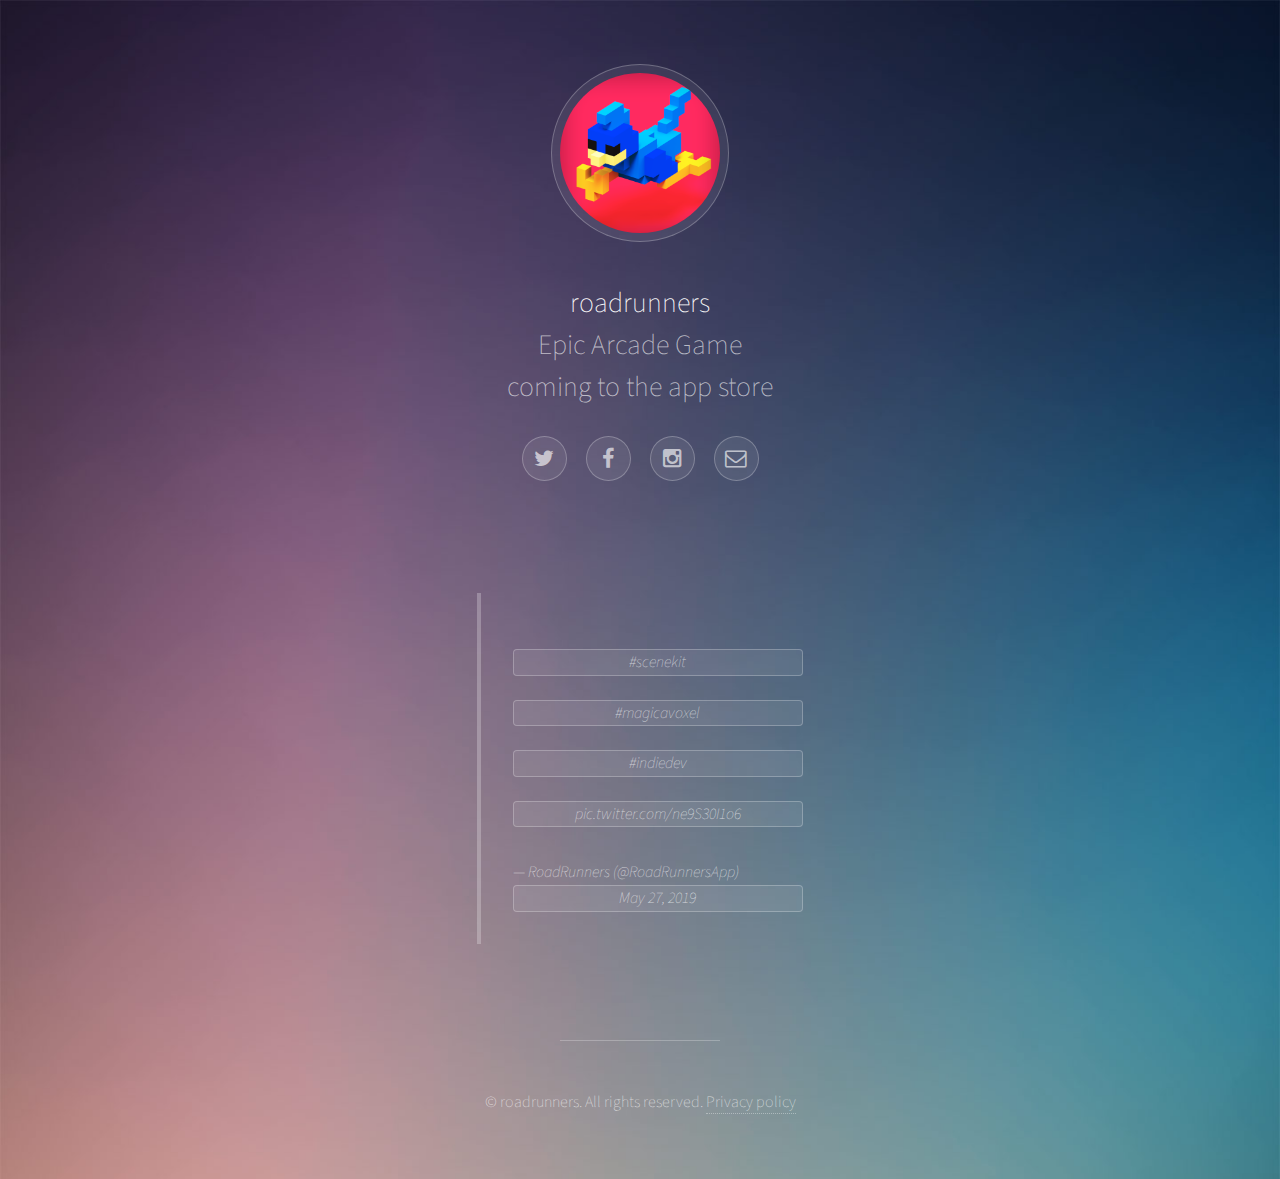
==== commit d019ab10: "new index file" ====
--- a/index.html
+++ b/index.html
@@ -6,7 +6,7 @@
 -->
 <html>
 	<head>
-		<title>Visualize by TEMPLATED</title>
+		<title>roadrunners</title>
 		<meta charset="utf-8" />
 		<meta name="viewport" content="width=device-width, initial-scale=1" />
 		<link rel="stylesheet" href="assets/css/main.css" />
@@ -19,14 +19,15 @@
 				<!-- Header -->
 					<header id="header">
 						<span class="avatar"><img src="images/avatar.jpg" alt="" /></span>
-						<h1>This is <strong>Visualize</strong>, a responsive site template designed by <a href="http://templated.co">TEMPLATED</a><br />
-						and released for free under the Creative Commons License.</h1>
+						<h1><strong>roadrunners</strong><br/>
+                        Epic Arcade Game<br/>
+						coming to the app store<br/>
+                       <!-- <img src="images/badge.png" alt="" /> --></h1>
 						<ul class="icons">
-							<li><a href="#" class="icon style2 fa-twitter"><span class="label">Twitter</span></a></li>
+							<li><a href="https://twitter.com/?prefetchTimestamp=1560067220308" class="icon style2 fa-twitter"><span class="label">Twitter</span></a></li>
 							<li><a href="#" class="icon style2 fa-facebook"><span class="label">Facebook</span></a></li>
-							<li><a href="#" class="icon style2 fa-instagram"><span class="label">Instagram</span></a></li>
-							<li><a href="#" class="icon style2 fa-500px"><span class="label">500px</span></a></li>
-							<li><a href="#" class="icon style2 fa-envelope-o"><span class="label">Email</span></a></li>
+							<li><a href="https://www.instagram.com" class="icon style2 fa-instagram"><span class="label">Instagram</span></a></li>
+							<li><a href="mailto:lcsmnt@protonmail.com" class="icon style2 fa-envelope-o"><span class="label">Email</span></a></li>
 						</ul>
 					</header>
 
@@ -37,45 +38,42 @@
 							<section class="thumbnails">
 								<div>
 									<a href="images/fulls/01.jpg">
-										<img src="images/thumbs/01.jpg" alt="" />
+										<img src="images/thumbs/x1.jpg" alt="" />
+									</a>
+									<!--<a href="images/fulls/02.jpg">
+										<img src="images/thumbs/x2.jpg" alt="" />
 										<h3>Lorem ipsum dolor sit amet</h3>
-									</a>
-									<a href="images/fulls/02.jpg">
-										<img src="images/thumbs/02.jpg" alt="" />
-										<h3>Lorem ipsum dolor sit amet</h3>
-									</a>
+									</a> -->
 								</div>
 								<div>
 									<a href="images/fulls/03.jpg">
-										<img src="images/thumbs/03.jpg" alt="" />
-										<h3>Lorem ipsum dolor sit amet</h3>
+										<img src="images/thumbs/x4.jpg" alt="" />
 									</a>
 									<a href="images/fulls/04.jpg">
-										<img src="images/thumbs/04.jpg" alt="" />
+                                        <blockquote class="twitter-tweet" data-lang="en"><p lang="und" dir="ltr"><a href="https://twitter.com/hashtag/scenekit?src=hash&amp;ref_src=twsrc%5Etfw">#scenekit</a> <a href="https://twitter.com/hashtag/magicavoxel?src=hash&amp;ref_src=twsrc%5Etfw">#magicavoxel</a> <a href="https://twitter.com/hashtag/indiedev?src=hash&amp;ref_src=twsrc%5Etfw">#indiedev</a> <a href="https://t.co/ne9S30I1o6">pic.twitter.com/ne9S30I1o6</a></p>&mdash; RoadRunners (@RoadRunnersApp) <a href="https://twitter.com/RoadRunnersApp/status/1133110046114615296?ref_src=twsrc%5Etfw">May 27, 2019</a></blockquote> <script async src="https://platform.twitter.com/widgets.js" charset="utf-8"></script>
+
+									</a>
+									<!--<a href="images/fulls/05.jpg">
+										<img src="images/thumbs/launch.jpg" alt="" />
 										<h3>Lorem ipsum dolor sit amet</h3>
-									</a>
-									<a href="images/fulls/05.jpg">
-										<img src="images/thumbs/05.jpg" alt="" />
-										<h3>Lorem ipsum dolor sit amet</h3>
-									</a>
+									</a> -->
 								</div>
 								<div>
 									<a href="images/fulls/06.jpg">
-										<img src="images/thumbs/06.jpg" alt="" />
+										<img src="images/thumbs/x6.jpg" alt="" />
+									</a>
+									<!--<a href="images/fulls/07.jpg">
+										<img src="images/thumbs/x5.jpg" alt="" />
 										<h3>Lorem ipsum dolor sit amet</h3>
-									</a>
-									<a href="images/fulls/07.jpg">
-										<img src="images/thumbs/07.jpg" alt="" />
-										<h3>Lorem ipsum dolor sit amet</h3>
-									</a>
+									</a> -->
 								</div>
 							</section>
 
 					</section>
-
+                    
 				<!-- Footer -->
 					<footer id="footer">
-						<p>&copy; Untitled. All rights reserved. Design: <a href="http://templated.co">TEMPLATED</a>. Demo Images: <a href="http://unsplash.com">Unsplash</a>.</p>
+						<p>&copy; roadrunners. All rights reserved. <a href="http://templated.co">Privacy policy</a></p>
 					</footer>
 
 			</div>
@@ -87,4 +85,4 @@
 			<script src="assets/js/main.js"></script>
 
 	</body>
-</html>+</html>
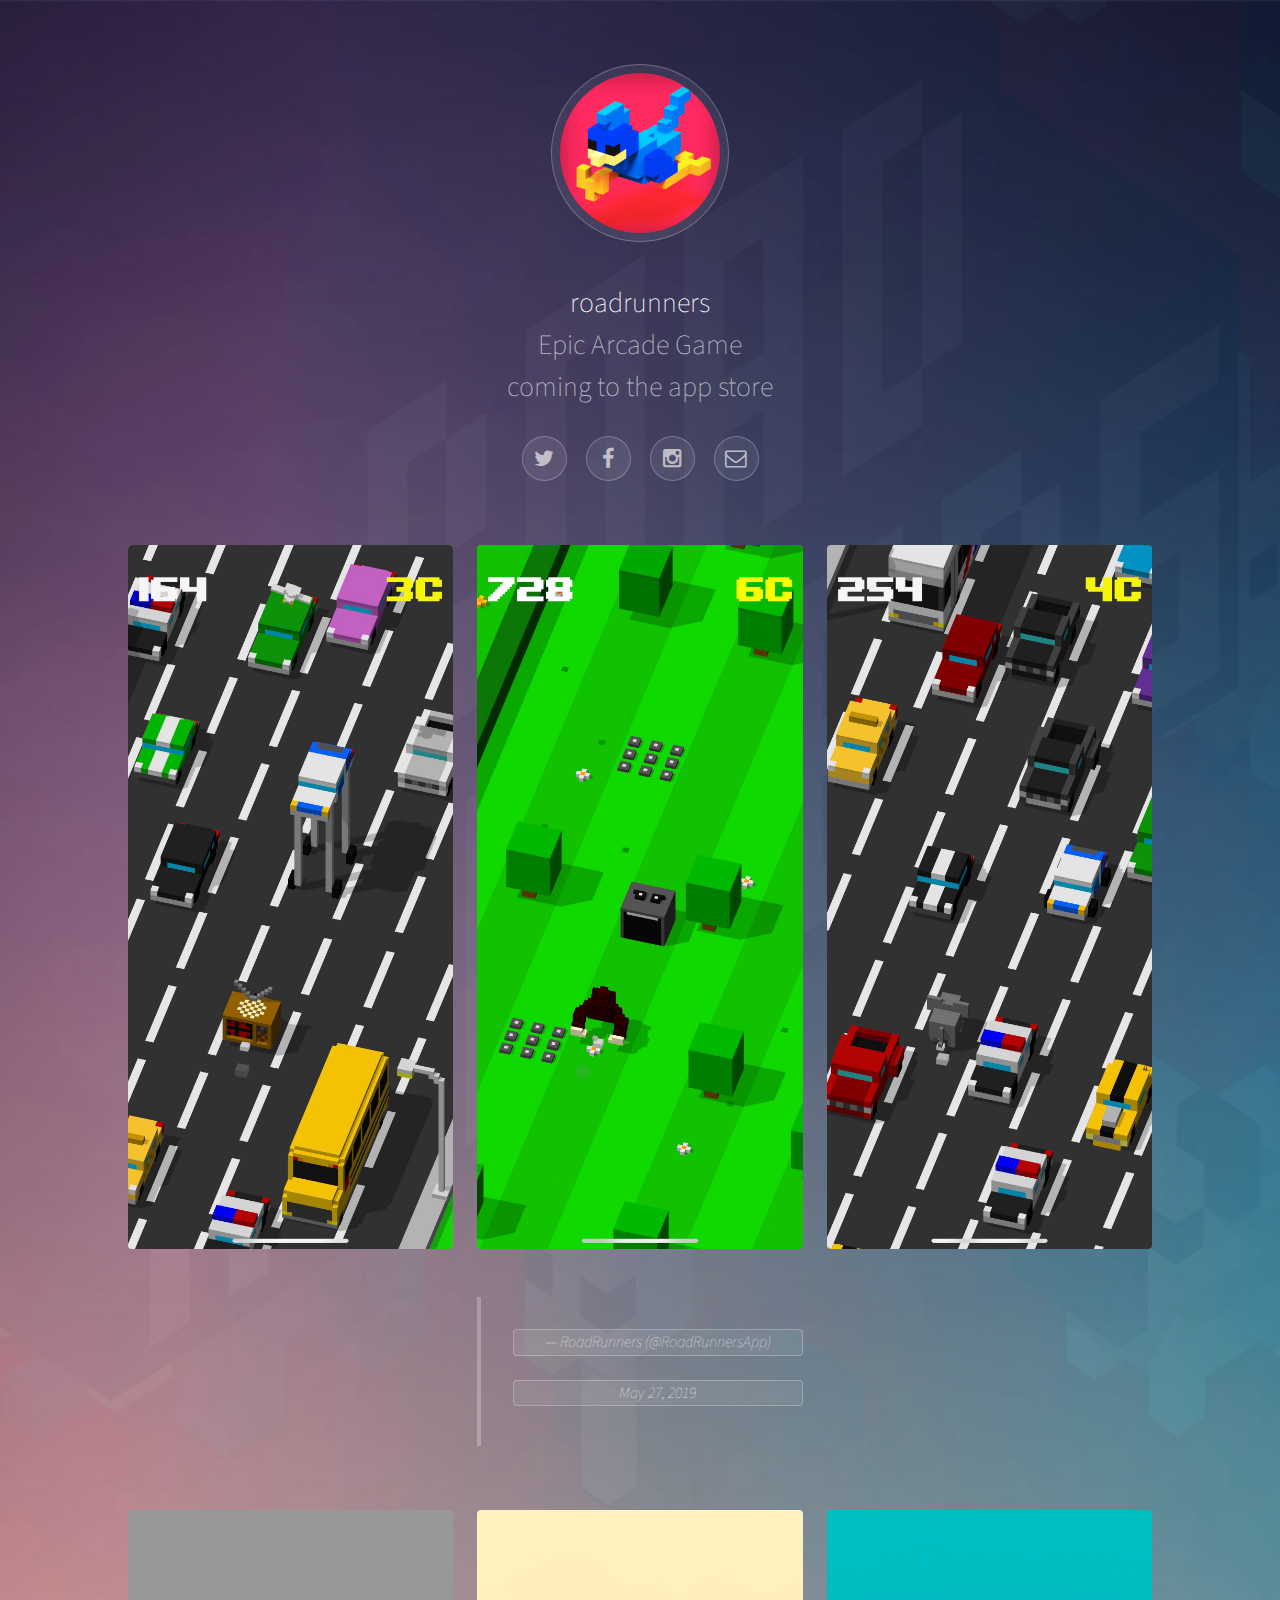
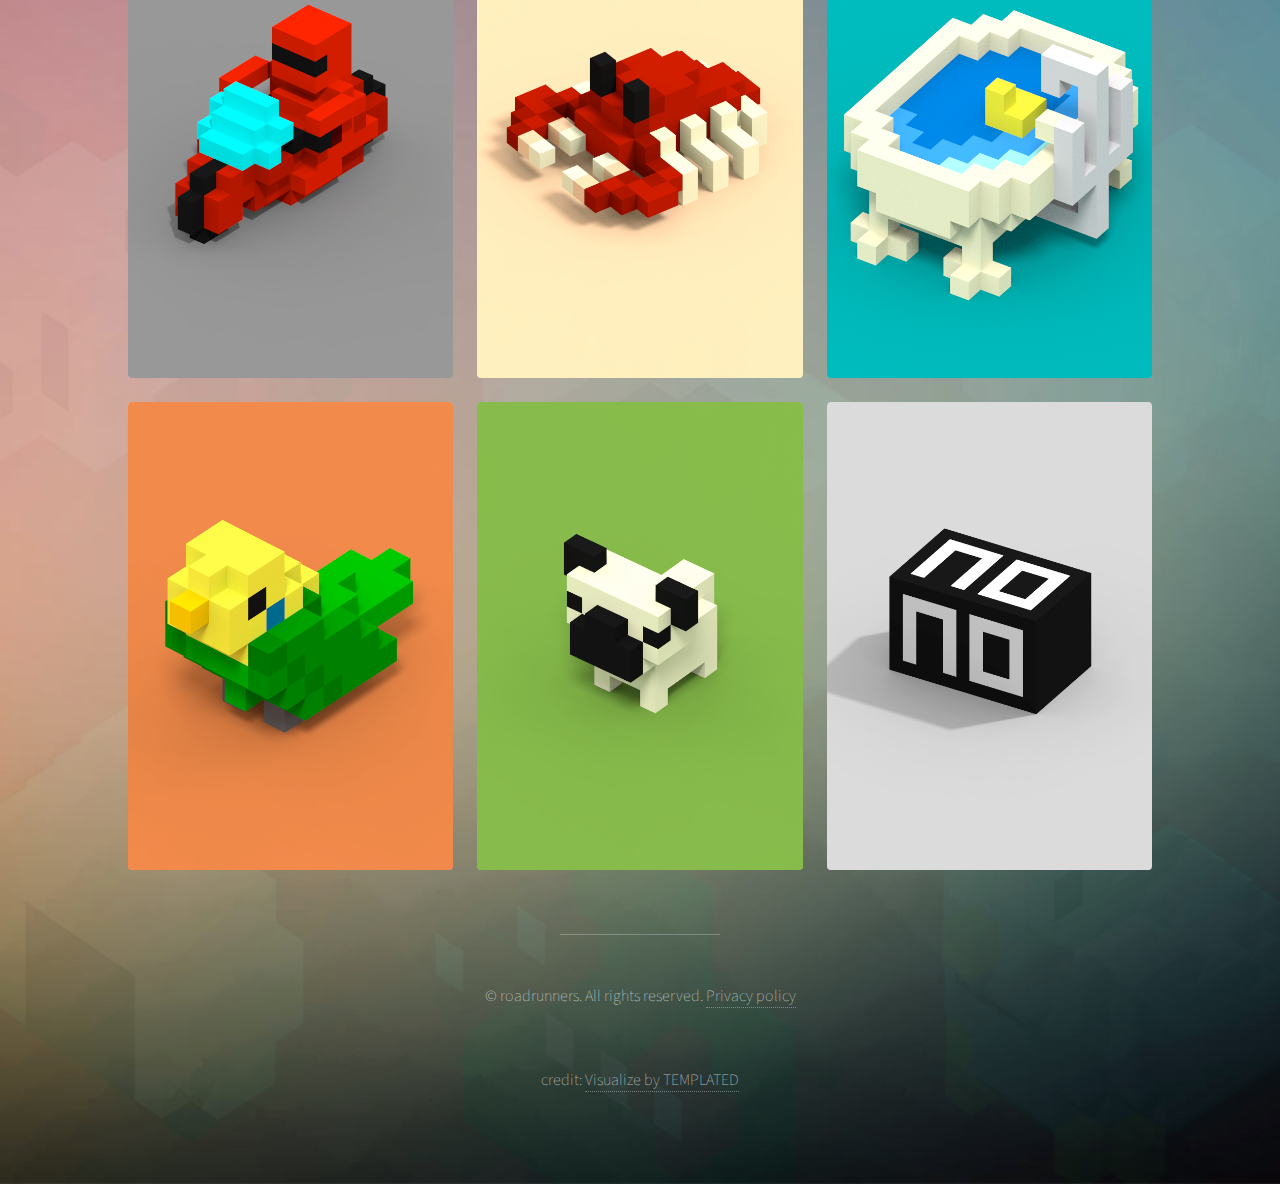
==== commit 0a80cf1a: "Add files via upload" ====
--- a/index.html
+++ b/index.html
@@ -50,8 +50,7 @@
 										<img src="images/thumbs/x4.jpg" alt="" />
 									</a>
 									<a href="images/fulls/04.jpg">
-                                        <blockquote class="twitter-tweet" data-lang="en"><p lang="und" dir="ltr"><a href="https://twitter.com/hashtag/scenekit?src=hash&amp;ref_src=twsrc%5Etfw">#scenekit</a> <a href="https://twitter.com/hashtag/magicavoxel?src=hash&amp;ref_src=twsrc%5Etfw">#magicavoxel</a> <a href="https://twitter.com/hashtag/indiedev?src=hash&amp;ref_src=twsrc%5Etfw">#indiedev</a> <a href="https://t.co/ne9S30I1o6">pic.twitter.com/ne9S30I1o6</a></p>&mdash; RoadRunners (@RoadRunnersApp) <a href="https://twitter.com/RoadRunnersApp/status/1133110046114615296?ref_src=twsrc%5Etfw">May 27, 2019</a></blockquote> <script async src="https://platform.twitter.com/widgets.js" charset="utf-8"></script>
-
+                                        <blockquote class="twitter-tweet" data-lang="en"><p lang="und" dir="ltr">&mdash; RoadRunners (@RoadRunnersApp) <a href="https://twitter.com/RoadRunnersApp/status/1133110046114615296?ref_src=twsrc%5Etfw">May 27, 2019</a></blockquote> <script async src="https://platform.twitter.com/widgets.js" charset="utf-8"></script>
 									</a>
 									<!--<a href="images/fulls/05.jpg">
 										<img src="images/thumbs/launch.jpg" alt="" />
@@ -71,9 +70,44 @@
 
 					</section>
                     
+                    <section id="main">
+                        
+                        <!-- Thumbnails 2 -->
+                        <section class="thumbnails">
+                            <div>
+                                <a href="images/fulls/BikeAR.jpg">
+                                    <img src="images/thumbs/BikeAR.jpg" alt="" />
+                                </a>
+                                <a href="images/fulls/02.jpg">
+                                 <img src="images/thumbs/ParakeetAR.jpg" alt="" />
+                                 </a>
+                            </div>
+                            <div>
+                                <a href="images/fulls/CrabAR.jpg">
+                                    <img src="images/thumbs/CrabAR.jpg" alt="" />
+                                </a>
+                                <a href="images/fulls/NoAR.jpg">
+                                    <img src="images/thumbs/PugAR.jpg" alt="" />
+                                </a>
+                            </div>
+                            <div>
+                                <a href="images/fulls/OldTubAR.jpg">
+                                    <img src="images/thumbs/OldTubAR.jpg" alt="" />
+                                </a>
+                                <a href="images/fulls/NoAR.jpg">
+                                    <img src="images/thumbs/NoAR.jpg" alt="" />
+                                </a>
+                            </div>
+                        </section>
+                        
+                    </section>
+                    
+                    
+                    
 				<!-- Footer -->
 					<footer id="footer">
-						<p>&copy; roadrunners. All rights reserved. <a href="http://templated.co">Privacy policy</a></p>
+						<p>&copy; roadrunners. All rights reserved. <a href="https://lcsmnts.github.io/test/privacypolicy/">Privacy policy</a></p><br/>
+                        <p>credit: <a href="http://templated.co">Visualize by TEMPLATED</a></p><br/>
 					</footer>
 
 			</div>
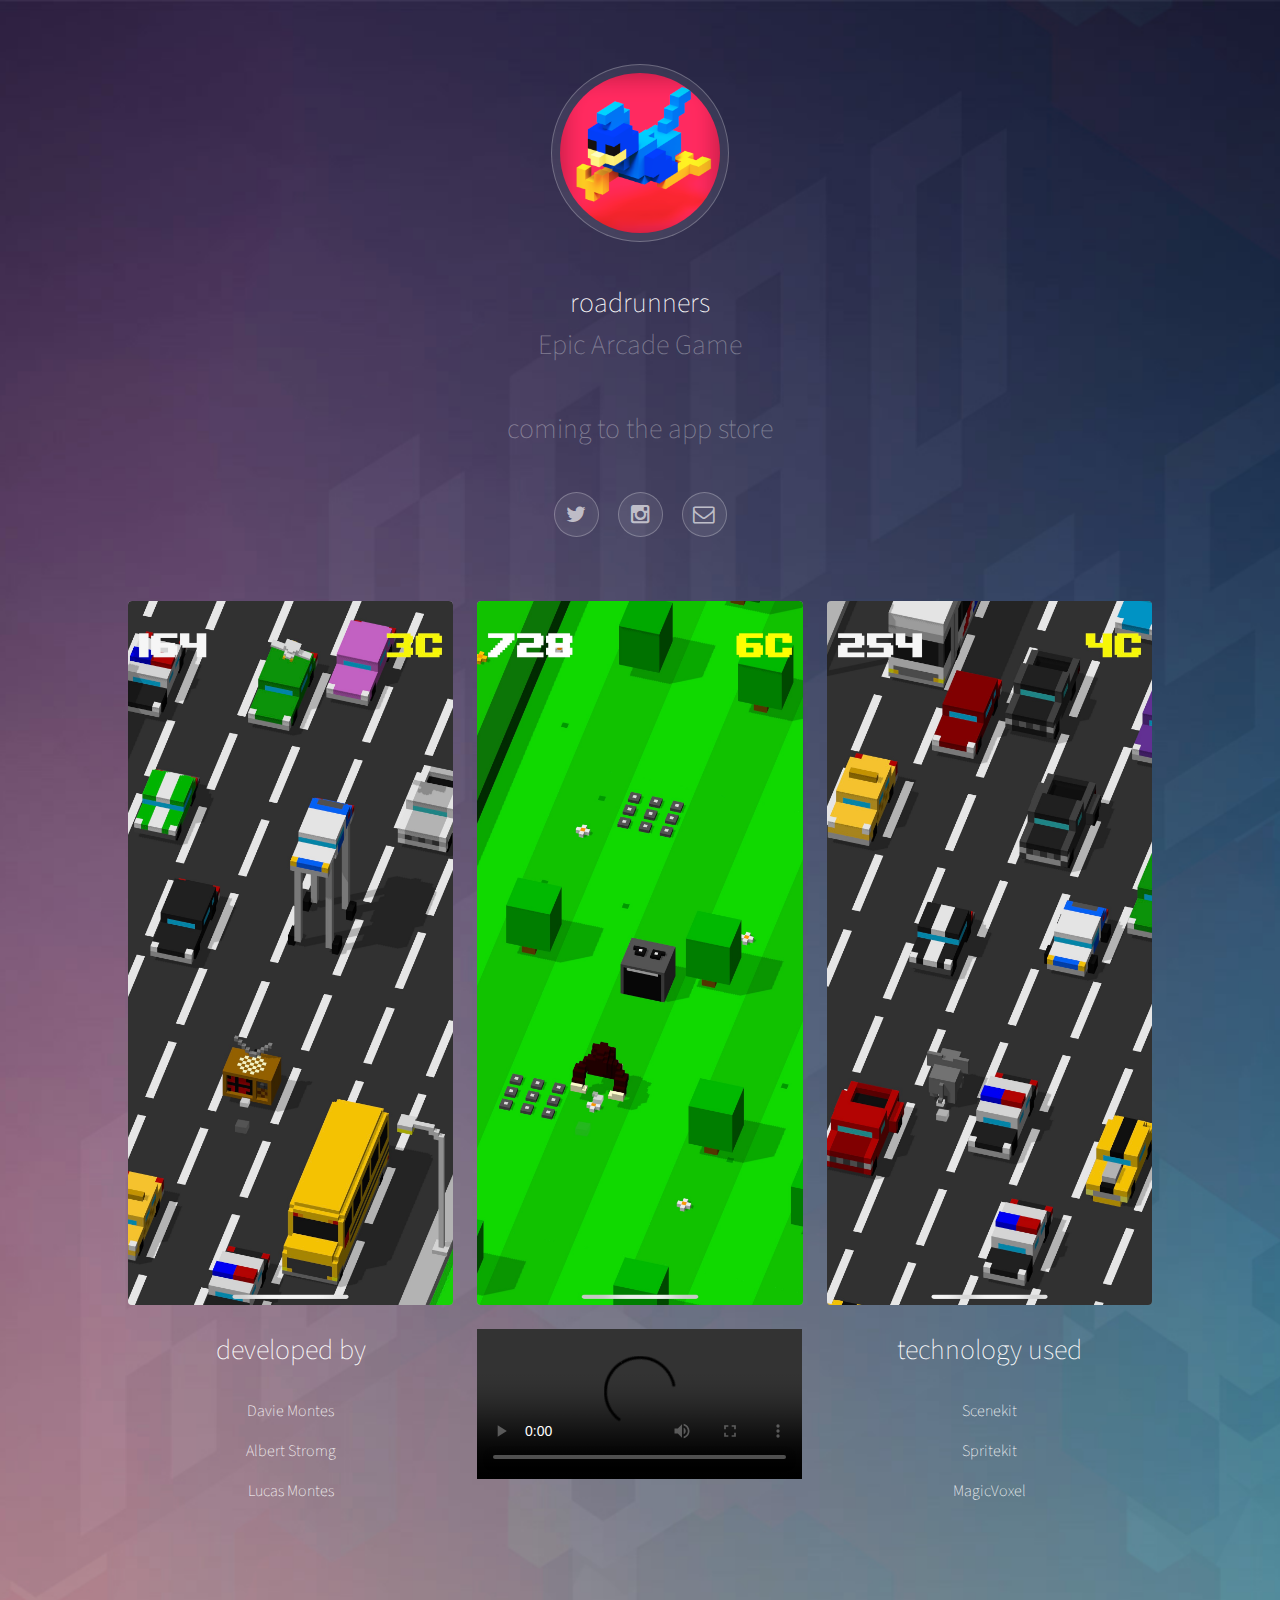
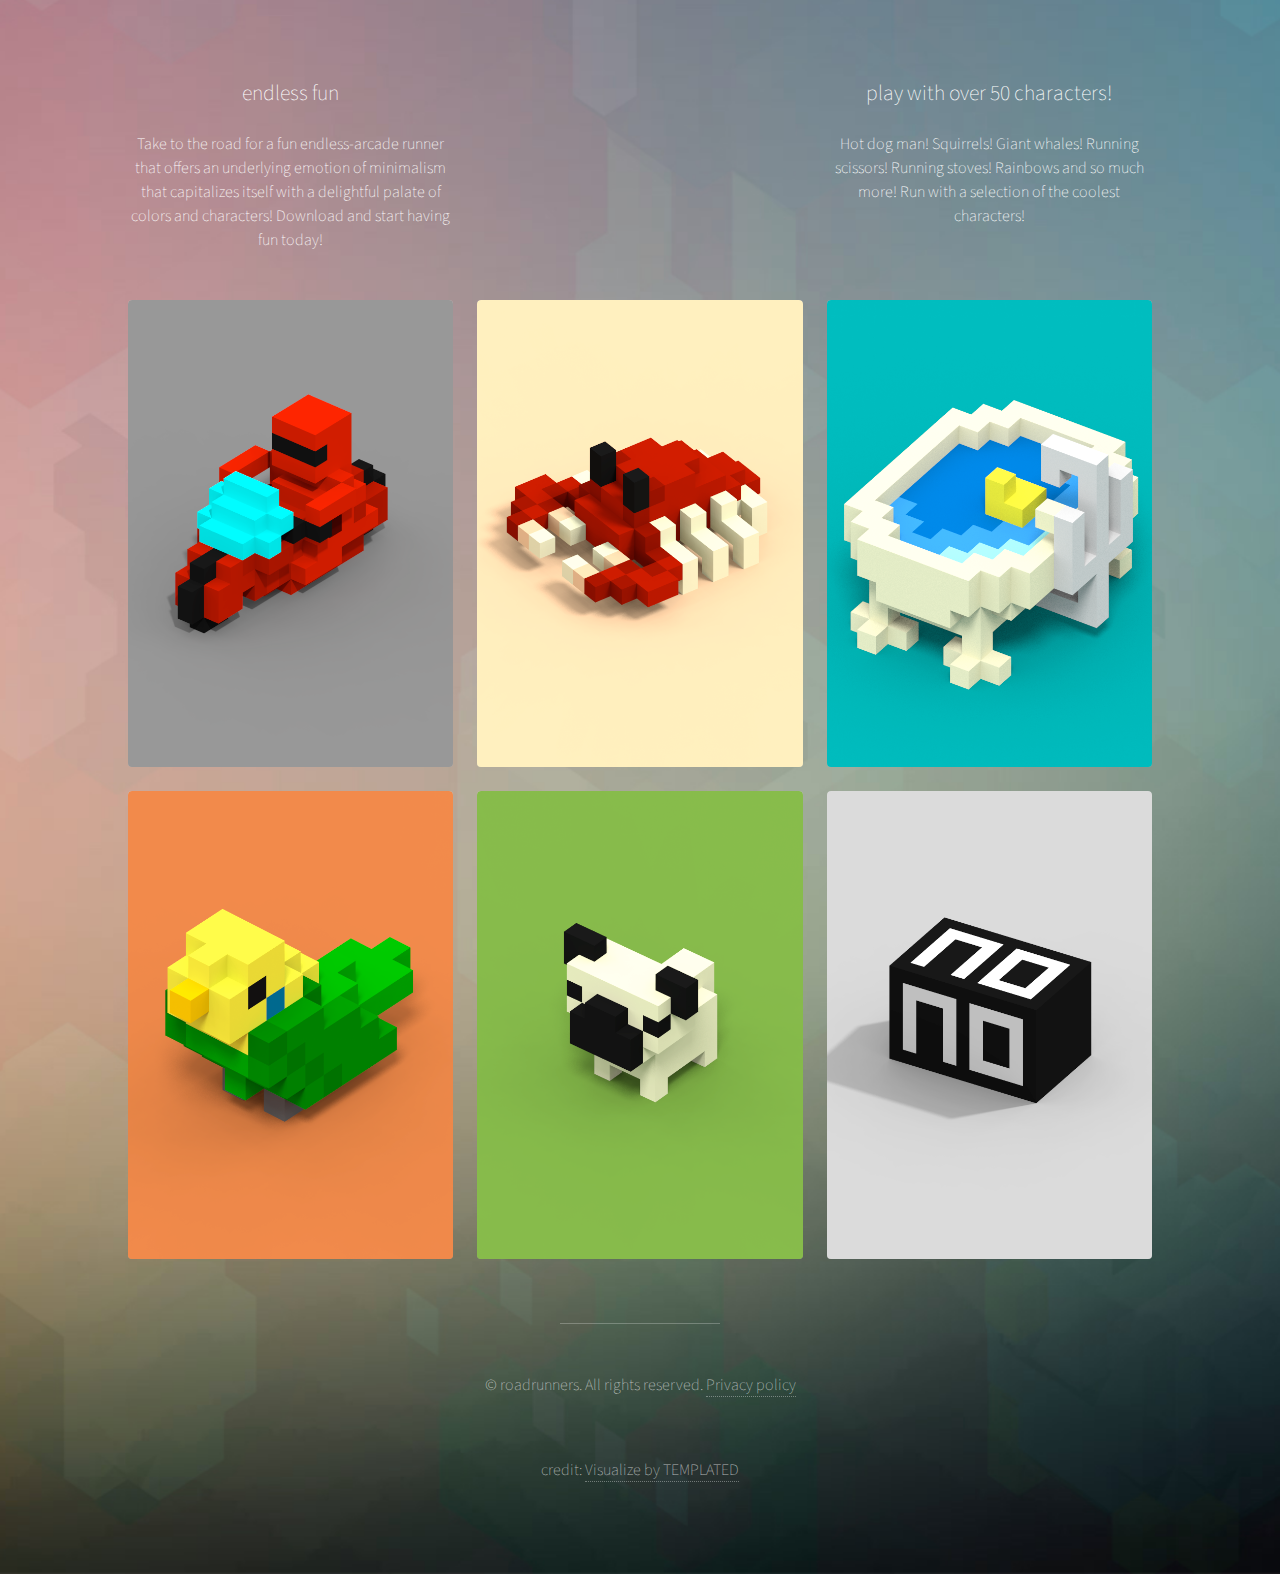
==== commit d3ff4923: "Add files via upload" ====
--- a/index.html
+++ b/index.html
@@ -20,12 +20,11 @@
 					<header id="header">
 						<span class="avatar"><img src="images/avatar.jpg" alt="" /></span>
 						<h1><strong>roadrunners</strong><br/>
-                        Epic Arcade Game<br/>
-						coming to the app store<br/>
+                        <p>Epic Arcade Game</p>
+						<p>coming to the app store</p>
                        <!-- <img src="images/badge.png" alt="" /> --></h1>
 						<ul class="icons">
 							<li><a href="https://twitter.com/?prefetchTimestamp=1560067220308" class="icon style2 fa-twitter"><span class="label">Twitter</span></a></li>
-							<li><a href="#" class="icon style2 fa-facebook"><span class="label">Facebook</span></a></li>
 							<li><a href="https://www.instagram.com" class="icon style2 fa-instagram"><span class="label">Instagram</span></a></li>
 							<li><a href="mailto:lcsmnt@protonmail.com" class="icon style2 fa-envelope-o"><span class="label">Email</span></a></li>
 						</ul>
@@ -37,34 +36,49 @@
 						<!-- Thumbnails -->
 							<section class="thumbnails">
 								<div>
-									<a href="images/fulls/01.jpg">
+									<a href="images/thumbs/x1.jpg">
 										<img src="images/thumbs/x1.jpg" alt="" />
 									</a>
-									<!--<a href="images/fulls/02.jpg">
-										<img src="images/thumbs/x2.jpg" alt="" />
-										<h3>Lorem ipsum dolor sit amet</h3>
-									</a> -->
+                                    <center><h1><strong>developed by </strong></h1>
+                                    <h3><strong>Davie Montes </strong></h3>
+                                    <h3><strong>Albert Stromg </strong></h3>
+                                    <h3><strong>Lucas Montes </strong></h3>
+                                    <br></br>
+                                    <br></br>
+                                    <br></br>
+                                    <h2><strong>endless fun </strong></h2>
+                                    <h3><strong>Take to the road for a fun endless-arcade runner that offers an underlying emotion of minimalism that capitalizes itself with a delightful palate of colors and characters! Download and start having fun today!</strong></h3></center>
 								</div>
 								<div>
-									<a href="images/fulls/03.jpg">
+									<a href="images/thumbs/x4.jpg">
 										<img src="images/thumbs/x4.jpg" alt="" />
 									</a>
-									<a href="images/fulls/04.jpg">
-                                        <blockquote class="twitter-tweet" data-lang="en"><p lang="und" dir="ltr">&mdash; RoadRunners (@RoadRunnersApp) <a href="https://twitter.com/RoadRunnersApp/status/1133110046114615296?ref_src=twsrc%5Etfw">May 27, 2019</a></blockquote> <script async src="https://platform.twitter.com/widgets.js" charset="utf-8"></script>
-									</a>
+                                        <video class="center" controls="controls">
+                                            <source src="RoadDashXR.mp4" type="video/mp4">
+                                                <source src="movie.ogg" type="video/ogg">
+                                                    Your browser does not support the video tag.
+                                        </video>
+        
 									<!--<a href="images/fulls/05.jpg">
 										<img src="images/thumbs/launch.jpg" alt="" />
 										<h3>Lorem ipsum dolor sit amet</h3>
 									</a> -->
 								</div>
 								<div>
-									<a href="images/fulls/06.jpg">
+									<a href="images/thumbs/x6.jpg">
 										<img src="images/thumbs/x6.jpg" alt="" />
 									</a>
-									<!--<a href="images/fulls/07.jpg">
-										<img src="images/thumbs/x5.jpg" alt="" />
-										<h3>Lorem ipsum dolor sit amet</h3>
-									</a> -->
+                                    <center><h1><strong>technology used </strong></h1>
+                                    <h3><strong>Scenekit </strong></h3>
+                                    <h3><strong>Spritekit</strong></h3>
+                                    <h3><strong>MagicVoxel </strong></h3>
+                                    <br></br>
+                                    <br></br>
+                                    <br></br>
+                                    <h2><strong>play with over 50 characters! </strong></h2>
+                                    <h3><strong>Hot dog man! Squirrels! Giant whales! Running scissors! Running stoves! Rainbows and so much more! Run with a selection of the coolest characters! </strong></h3>
+                                    </center>
+                                    
 								</div>
 							</section>
 
@@ -75,26 +89,26 @@
                         <!-- Thumbnails 2 -->
                         <section class="thumbnails">
                             <div>
-                                <a href="images/fulls/BikeAR.jpg">
+                                <a href="images/thumbs/BikeAR.jpg">
                                     <img src="images/thumbs/BikeAR.jpg" alt="" />
                                 </a>
-                                <a href="images/fulls/02.jpg">
+                                <a href="images/thumbs/ParakeetAR.jpg">
                                  <img src="images/thumbs/ParakeetAR.jpg" alt="" />
                                  </a>
                             </div>
                             <div>
-                                <a href="images/fulls/CrabAR.jpg">
+                                <a href="images/thumbs/CrabAR.jpg">
                                     <img src="images/thumbs/CrabAR.jpg" alt="" />
                                 </a>
-                                <a href="images/fulls/NoAR.jpg">
+                                <a href="images/thumbs/PugAR.jpg">
                                     <img src="images/thumbs/PugAR.jpg" alt="" />
                                 </a>
                             </div>
                             <div>
-                                <a href="images/fulls/OldTubAR.jpg">
+                                <a href="images/thumbs/OldTubAR.jpg">
                                     <img src="images/thumbs/OldTubAR.jpg" alt="" />
                                 </a>
-                                <a href="images/fulls/NoAR.jpg">
+                                <a href="images/thumbs/NoAR.jpg">
                                     <img src="images/thumbs/NoAR.jpg" alt="" />
                                 </a>
                             </div>
@@ -106,7 +120,7 @@
                     
 				<!-- Footer -->
 					<footer id="footer">
-						<p>&copy; roadrunners. All rights reserved. <a href="https://lcsmnts.github.io/test/privacypolicy/">Privacy policy</a></p><br/>
+						<p>&copy; roadrunners. All rights reserved. <a href="privacypolicy.html">Privacy policy</a></p><br/>
                         <p>credit: <a href="http://templated.co">Visualize by TEMPLATED</a></p><br/>
 					</footer>
 
--- a/assets/css/main.css
+++ b/assets/css/main.css
@@ -1960,6 +1960,10 @@
 			.image.main img {
 				width: 100%;
 			}
+
+.image.main video {
+    width: 100%;
+}
 
 /* List */
 
@@ -2413,6 +2417,14 @@
 				border-top-right-radius: 4px;
 			}
 
+.thumbnails a video {
+    display: block;
+    width: 100%;
+    border-top-left-radius: 4px;
+    border-top-right-radius: 4px;
+}
+
+
 			.thumbnails a h3 {
 				margin: 1em;
 			}
@@ -2444,6 +2456,10 @@
 			.thumbnails {
 				margin: 0 0 2em -1.5em;
 			}
+            
+            .thumbnails video {
+                margin: 0 0 1.5em 0;
+            }
 
 				.thumbnails a {
 					margin: 0 0 1.5em 0;
@@ -2468,6 +2484,10 @@
 			.thumbnails {
 				display: block;
 			}
+            
+            .thumbnails video {
+                margin: 0 0 2em 0 !important;
+            }
 
 				.thumbnails a {
 					margin: 0 0 2em 0 !important;
@@ -2487,6 +2507,12 @@
 				}
 
 		}
+
+.center {
+    width: 100%;
+    
+}
+
 
 /* Poptrox */
 
@@ -2614,6 +2640,7 @@
 
 		}
 
+
 /* Footer */
 
 	#footer {
@@ -2635,4 +2662,4 @@
 				padding: 2em 0 2em 0;
 			}
 
-		}+		}
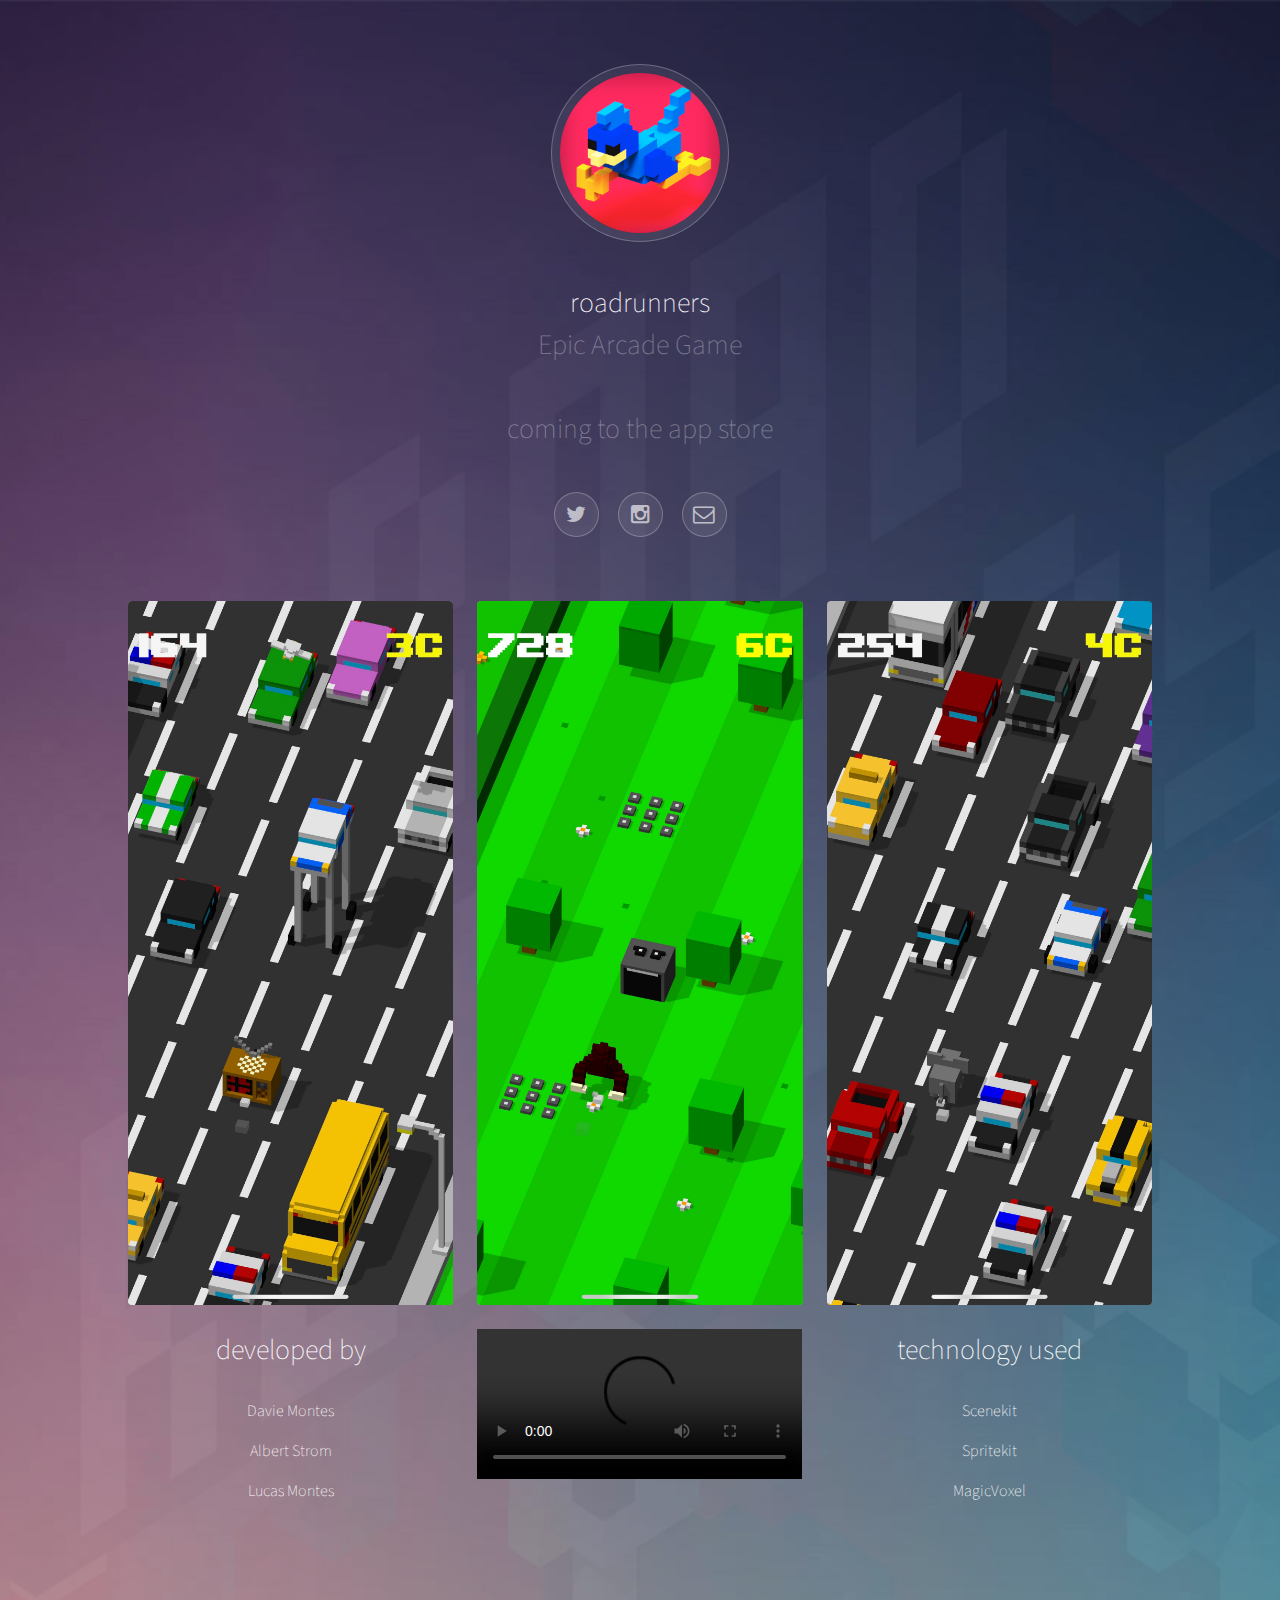
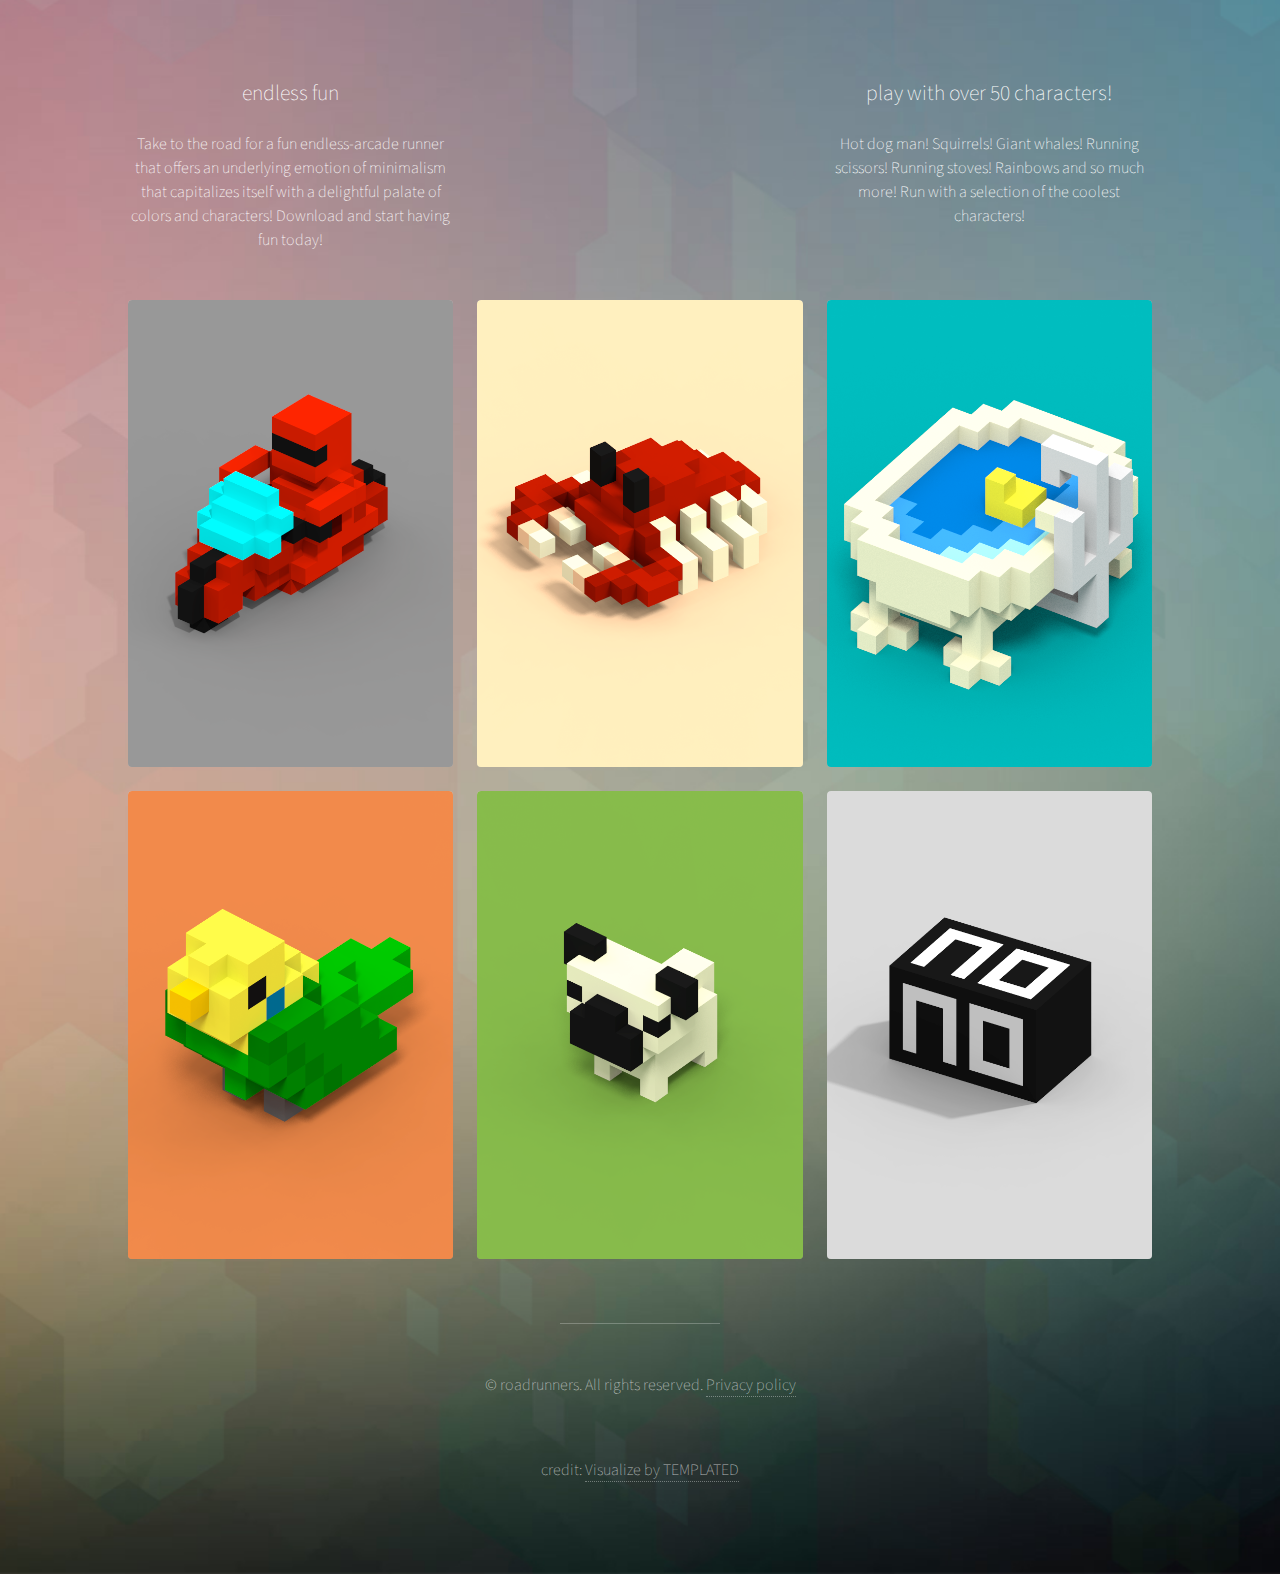
==== commit c656c1ca: "Add files via upload" ====
--- a/index.html
+++ b/index.html
@@ -41,7 +41,7 @@
 									</a>
                                     <center><h1><strong>developed by </strong></h1>
                                     <h3><strong>Davie Montes </strong></h3>
-                                    <h3><strong>Albert Stromg </strong></h3>
+                                    <h3><strong>Albert Strom </strong></h3>
                                     <h3><strong>Lucas Montes </strong></h3>
                                     <br></br>
                                     <br></br>
